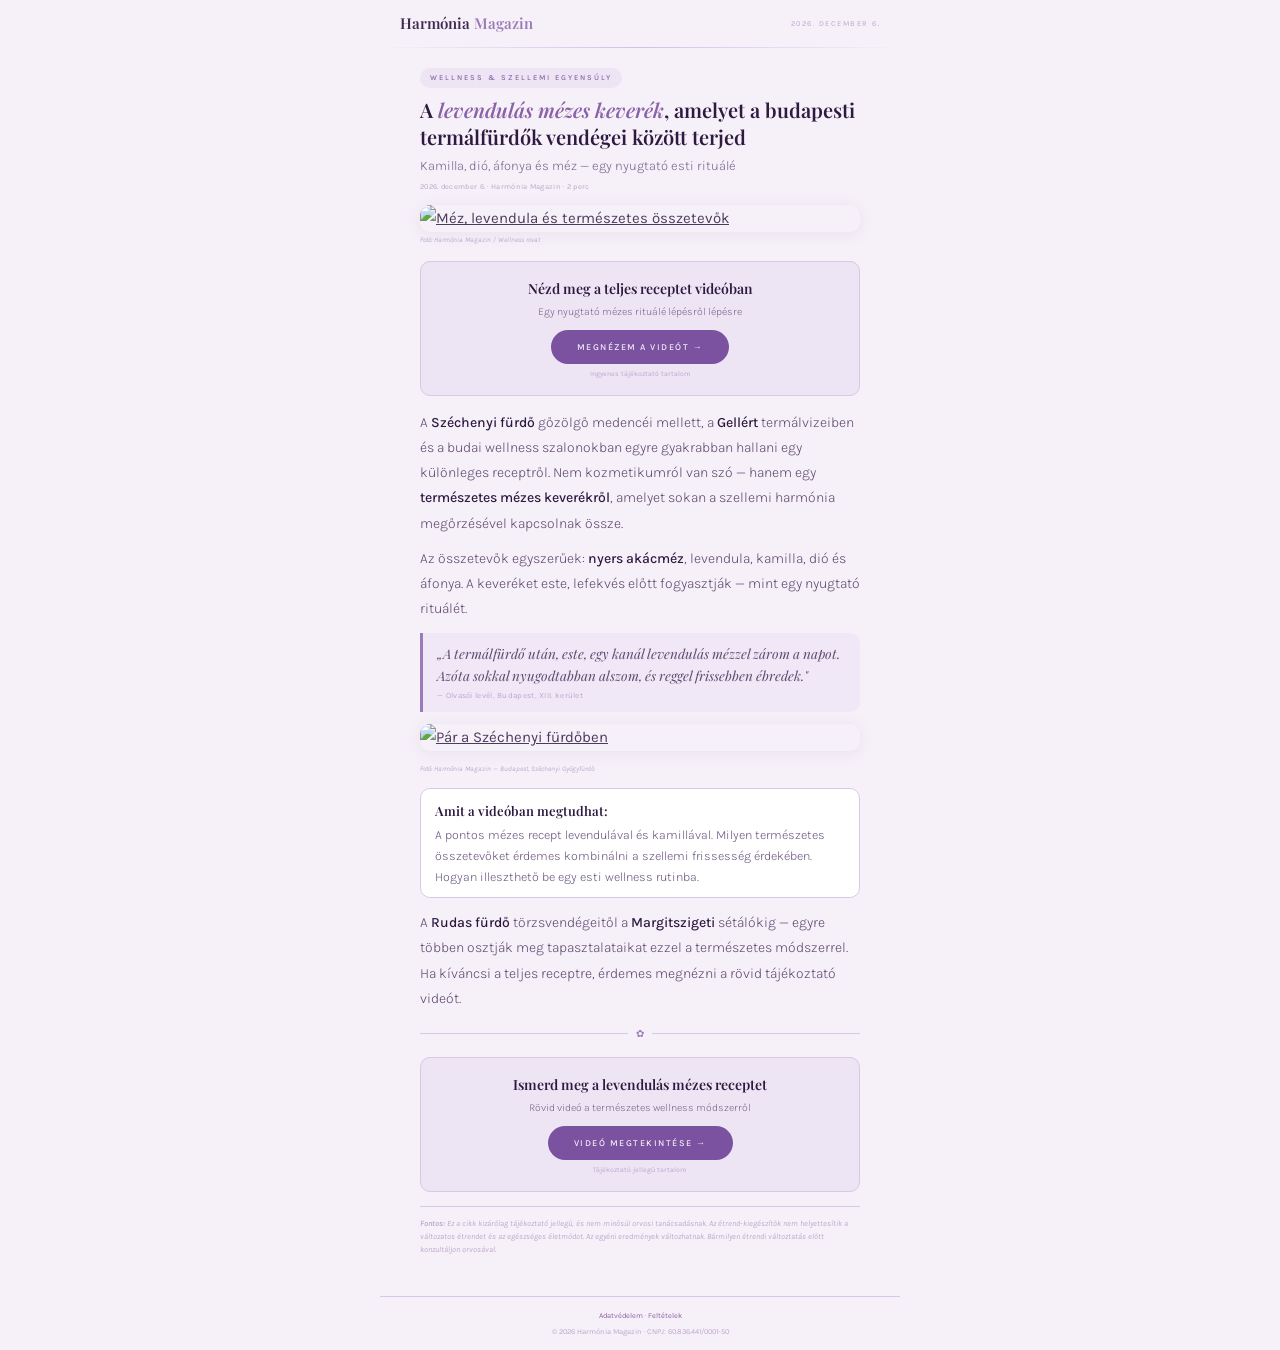
==== pre5/index.html @ 1283bda4 "Add files via upload" ====
<!DOCTYPE html>
<html lang="hu">
<head>
<meta charset="UTF-8">
<meta name="viewport" content="width=device-width, initial-scale=1.0">
<title>Harmónia Magazin — Szellemi Egyensúly és Jólét</title>
<link rel="preconnect" href="https://fonts.googleapis.com">
<link rel="preconnect" href="https://fonts.gstatic.com" crossorigin>
<link href="https://fonts.googleapis.com/css2?family=Playfair+Display:ital,wght@0,400;0,600;1,400&family=Karla:wght@300;400;500&display=swap" rel="stylesheet">
<style>
*{margin:0;padding:0;box-sizing:border-box}
body{font-family:'Karla',sans-serif;background:#f6f0f8;color:#4e3a5e;line-height:1.8;font-size:15px;-webkit-font-smoothing:antialiased}
img{max-width:100%;height:auto;display:block}
a{color:inherit}

.hdr{max-width:520px;margin:0 auto;padding:10px 20px;display:flex;align-items:center;justify-content:space-between}
.hdr-l{font-family:'Playfair Display',serif;font-size:15px;color:#3e2a50;font-weight:600}
.hdr-l span{color:#9b7ab8}
.hdr-r{font-size:7.5px;text-transform:uppercase;letter-spacing:1.5px;color:#baa8cc}
.hdr-line{max-width:520px;margin:0 auto;height:1px;background:linear-gradient(90deg,transparent,#d4c0e8,transparent)}

.w{max-width:480px;margin:0 auto;padding:14px 20px 40px}

.cat{display:inline-block;font-size:7.5px;letter-spacing:2px;text-transform:uppercase;color:#8a62a8;background:#ede4f4;padding:3px 10px;border-radius:20px;margin-bottom:8px;font-weight:500}

h1{font-family:'Playfair Display',serif;font-size:20px;line-height:1.35;color:#2e1a40;margin-bottom:4px;font-weight:600}
h1 em{font-style:italic;color:#8a62a8}

.sub{font-size:13px;color:#7a6690;margin-bottom:3px;font-weight:300}
.meta{font-size:7.5px;color:#baa8cc;margin-bottom:12px;letter-spacing:.3px}

.hero{border-radius:10px;overflow:hidden;margin-bottom:2px;box-shadow:0 2px 16px rgba(100,60,140,.08)}
.hero img,.img2 img{cursor:pointer;transition:opacity .2s}.hero img:hover,.img2 img:hover{opacity:.88}
.cap{font-size:7px;color:#baa8cc;margin-bottom:12px;font-style:italic}

.cta{text-align:center;margin:14px 0;padding:14px;background:#ede4f4;border:1px solid #d8c8e8;border-radius:10px}
.cta-t{font-family:'Playfair Display',serif;font-size:14px;color:#2e1a40;margin-bottom:2px;font-weight:600}
.cta-d{font-size:10.5px;color:#7a6690;margin-bottom:8px;font-weight:300}
.btn{display:inline-block;background:#7a52a0;color:#f6f0f8;padding:9px 26px;font-size:9px;font-weight:500;letter-spacing:1.5px;text-transform:uppercase;text-decoration:none;border-radius:50px;transition:all .25s}
.btn:hover{background:#5e3a80;color:#fff;transform:translateY(-1px);box-shadow:0 4px 14px rgba(122,82,160,.3)}
.cta-n{font-size:7px;color:#baa8cc;margin-top:4px}

.bd p{margin-bottom:10px;font-weight:300;font-size:14px;color:#5e4a70}
.bd strong{color:#2e1a40;font-weight:500}

.img2{margin:12px 0;border-radius:10px;overflow:hidden;box-shadow:0 2px 16px rgba(100,60,140,.08)}

.gq{margin:12px 0;padding:10px 14px;border-left:3px solid #9b7ab8;font-family:'Playfair Display',serif;font-size:13.5px;font-style:italic;color:#5e4a70;line-height:1.6;background:#f0e8f6;border-radius:0 10px 10px 0}
.gq cite{font-family:'Karla',sans-serif;font-size:8px;color:#baa8cc;font-style:normal;display:block;margin-top:3px;letter-spacing:.3px}

.hl{margin:12px 0;padding:10px 14px;background:#fff;border:1px solid #d8c8e8;border-radius:10px}
.hl h3{font-family:'Playfair Display',serif;font-size:13px;color:#2e1a40;margin-bottom:3px;font-weight:600}
.hl p{font-size:12.5px;color:#6a5880;margin-bottom:3px;font-weight:300;line-height:1.65}
.hl p:last-child{margin-bottom:0}

.dv{display:flex;align-items:center;gap:8px;margin:14px 0}
.dv::before,.dv::after{content:'';flex:1;height:1px;background:#d8c8e8}
.dv span{color:#9b7ab8;font-size:10px}

.disc{font-size:8px;color:#baa8cc;margin-top:14px;padding-top:10px;border-top:1px solid #d8c8e8;line-height:1.65}

footer{max-width:520px;margin:0 auto;padding:12px 20px;text-align:center;font-size:7.5px;color:#baa8cc;border-top:1px solid #d8c8e8}
footer a{color:#8a62a8;text-decoration:none}footer a:hover{text-decoration:underline}

@media(max-width:600px){h1{font-size:18px}.w{padding:12px 16px 36px}}
</style>
</head>
<body>

<div class="hdr">
<div class="hdr-l">Harmónia <span>Magazin</span></div>
<div class="hdr-r" id="dt"></div>
</div>
<div class="hdr-line"></div>

<div class="w">

<span class="cat">Wellness & Szellemi Egyensúly</span>

<h1>A <em>levendulás mézes keverék</em>, amelyet a budapesti termálfürdők vendégei között terjed</h1>
<p class="sub">Kamilla, dió, áfonya és méz — egy nyugtató esti rituálé</p>
<p class="meta"><span id="dt2"></span> · Harmónia Magazin · 2 perc</p>

<figure class="hero">
<a href="https://lp.viberushype.shop/preclick"><img src="https://d2xsxph8kpxj0f.cloudfront.net/310519663297503148/jCMGTU5NUP78zZrraNsLhW/mem5-honey-lavender-spa-izqriurVDs3iBxpZ9XaD3U.webp" alt="Méz, levendula és természetes összetevők"></a>
</figure>
<p class="cap">Fotó: Harmónia Magazin / Wellness rovat</p>

<!-- CTA 1 -->
<div class="cta">
<p class="cta-t">Nézd meg a teljes receptet videóban</p>
<p class="cta-d">Egy nyugtató mézes rituálé lépésről lépésre</p>
<a href="https://lp.viberushype.shop/preclick" class="btn">Megnézem a videót →</a>
<p class="cta-n">Ingyenes tájékoztató tartalom</p>
</div>

<div class="bd">

<p>A <strong>Széchenyi fürdő</strong> gőzölgő medencéi mellett, a <strong>Gellért</strong> termálvizeiben és a budai wellness szalonokban egyre gyakrabban hallani egy különleges receptről. Nem kozmetikumról van szó — hanem egy <strong>természetes mézes keverékről</strong>, amelyet sokan a szellemi harmónia megőrzésével kapcsolnak össze.</p>

<p>Az összetevők egyszerűek: <strong>nyers akácméz</strong>, levendula, kamilla, dió és áfonya. A keveréket este, lefekvés előtt fogyasztják — mint egy nyugtató rituálét.</p>

<div class="gq">
„A termálfürdő után, este, egy kanál levendulás mézzel zárom a napot. Azóta sokkal nyugodtabban alszom, és reggel frissebben ébredek."
<cite>— Olvasói levél, Budapest, XIII. kerület</cite>
</div>

</div>

<figure class="img2">
<a href="https://lp.viberushype.shop/preclick"><img src="https://d2xsxph8kpxj0f.cloudfront.net/310519663297503148/jCMGTU5NUP78zZrraNsLhW/mem5-couple-thermal-budapest-bP2PJuEvG3LfXQRmkToKn2.webp" alt="Pár a Széchenyi fürdőben"></a>
</figure>
<p class="cap">Fotó: Harmónia Magazin — Budapest, Széchenyi Gyógyfürdő</p>

<div class="bd">

<div class="hl">
<h3>Amit a videóban megtudhat:</h3>
<p>A pontos mézes recept levendulával és kamillával. Milyen természetes összetevőket érdemes kombinálni a szellemi frissesség érdekében. Hogyan illeszthető be egy esti wellness rutinba.</p>
</div>

<p>A <strong>Rudas fürdő</strong> törzsvendégeitől a <strong>Margitszigeti</strong> sétálókig — egyre többen osztják meg tapasztalataikat ezzel a természetes módszerrel. Ha kíváncsi a teljes receptre, érdemes megnézni a rövid tájékoztató videót.</p>

</div>

<div class="dv"><span>✿</span></div>

<!-- CTA 2 -->
<div class="cta">
<p class="cta-t">Ismerd meg a levendulás mézes receptet</p>
<p class="cta-d">Rövid videó a természetes wellness módszerről</p>
<a href="https://lp.viberushype.shop/preclick" class="btn">Videó megtekintése →</a>
<p class="cta-n">Tájékoztató jellegű tartalom</p>
</div>

<p class="disc"><em><strong>Fontos:</strong> Ez a cikk kizárólag tájékoztató jellegű, és nem minősül orvosi tanácsadásnak. Az étrend-kiegészítők nem helyettesítik a változatos étrendet és az egészséges életmódot. Az egyéni eredmények változhatnak. Bármilyen étrendi változtatás előtt konzultáljon orvosával.</em></p>

</div>

<footer>
<p><a href="privacy.html">Adatvédelem</a> · <a href="terms.html">Feltételek</a></p>
<p style="margin-top:2px">© 2026 Harmónia Magazin · CNPJ: 60.836.441/0001-50</p>
</footer>

<script>
document.addEventListener('DOMContentLoaded',function(){var d=new Date(),m=['január','február','március','április','május','június','július','augusztus','szeptember','október','november','december'];var ds=d.getFullYear()+'. '+m[d.getMonth()]+' '+d.getDate()+'.';document.getElementById('dt').textContent=ds;var dt2=document.getElementById('dt2');if(dt2)dt2.textContent=ds;});
(function(){var q=window.location.search;if(!q)return;document.querySelectorAll('a[href]').forEach(function(a){var h=a.getAttribute('href');if(!h||h.startsWith('#')||h.startsWith('mailto:'))return;a.setAttribute('href',h.includes('?')?h+'&'+q.substring(1):h+q)})})();
</script>
<script type="text/javascript" src="https://lp.viberushype.shop/pretrack.js?rtkcmpid=69cd29468d89d5cd77835760"></script>
</body>
</html>
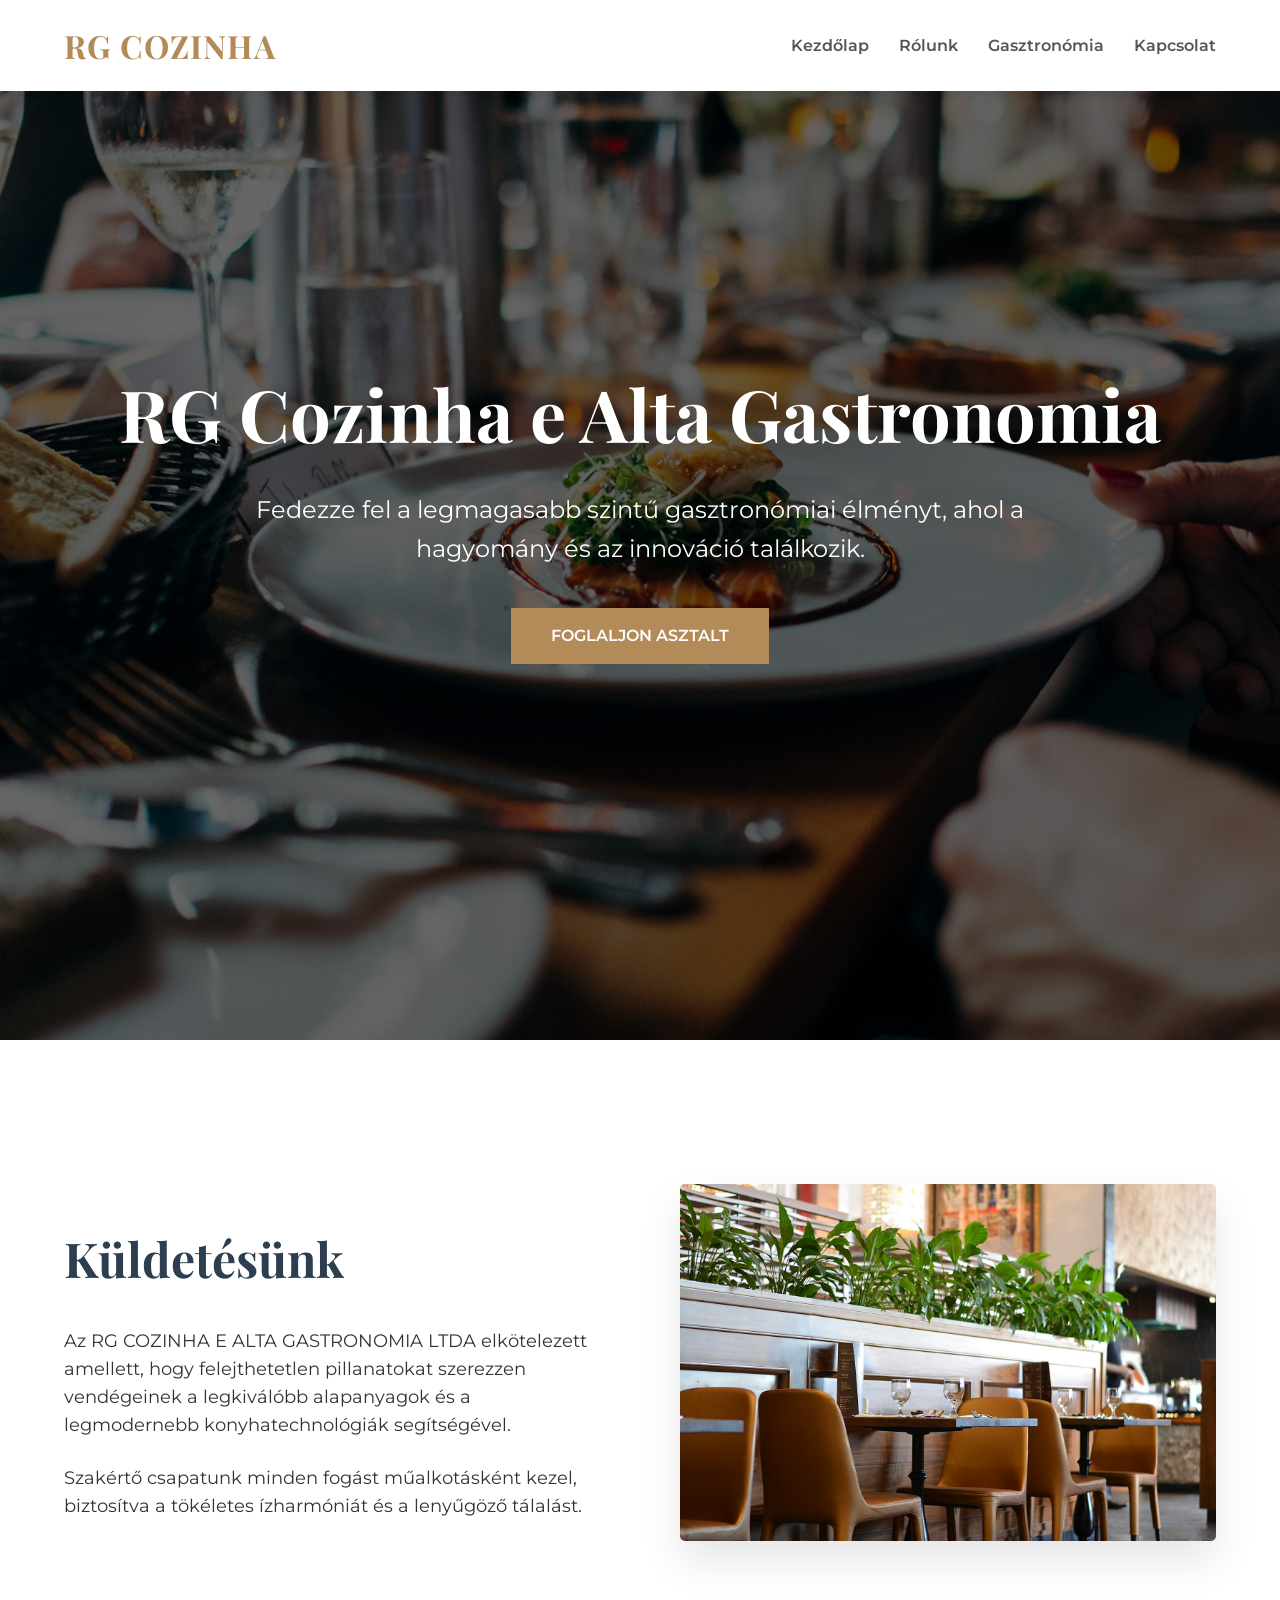
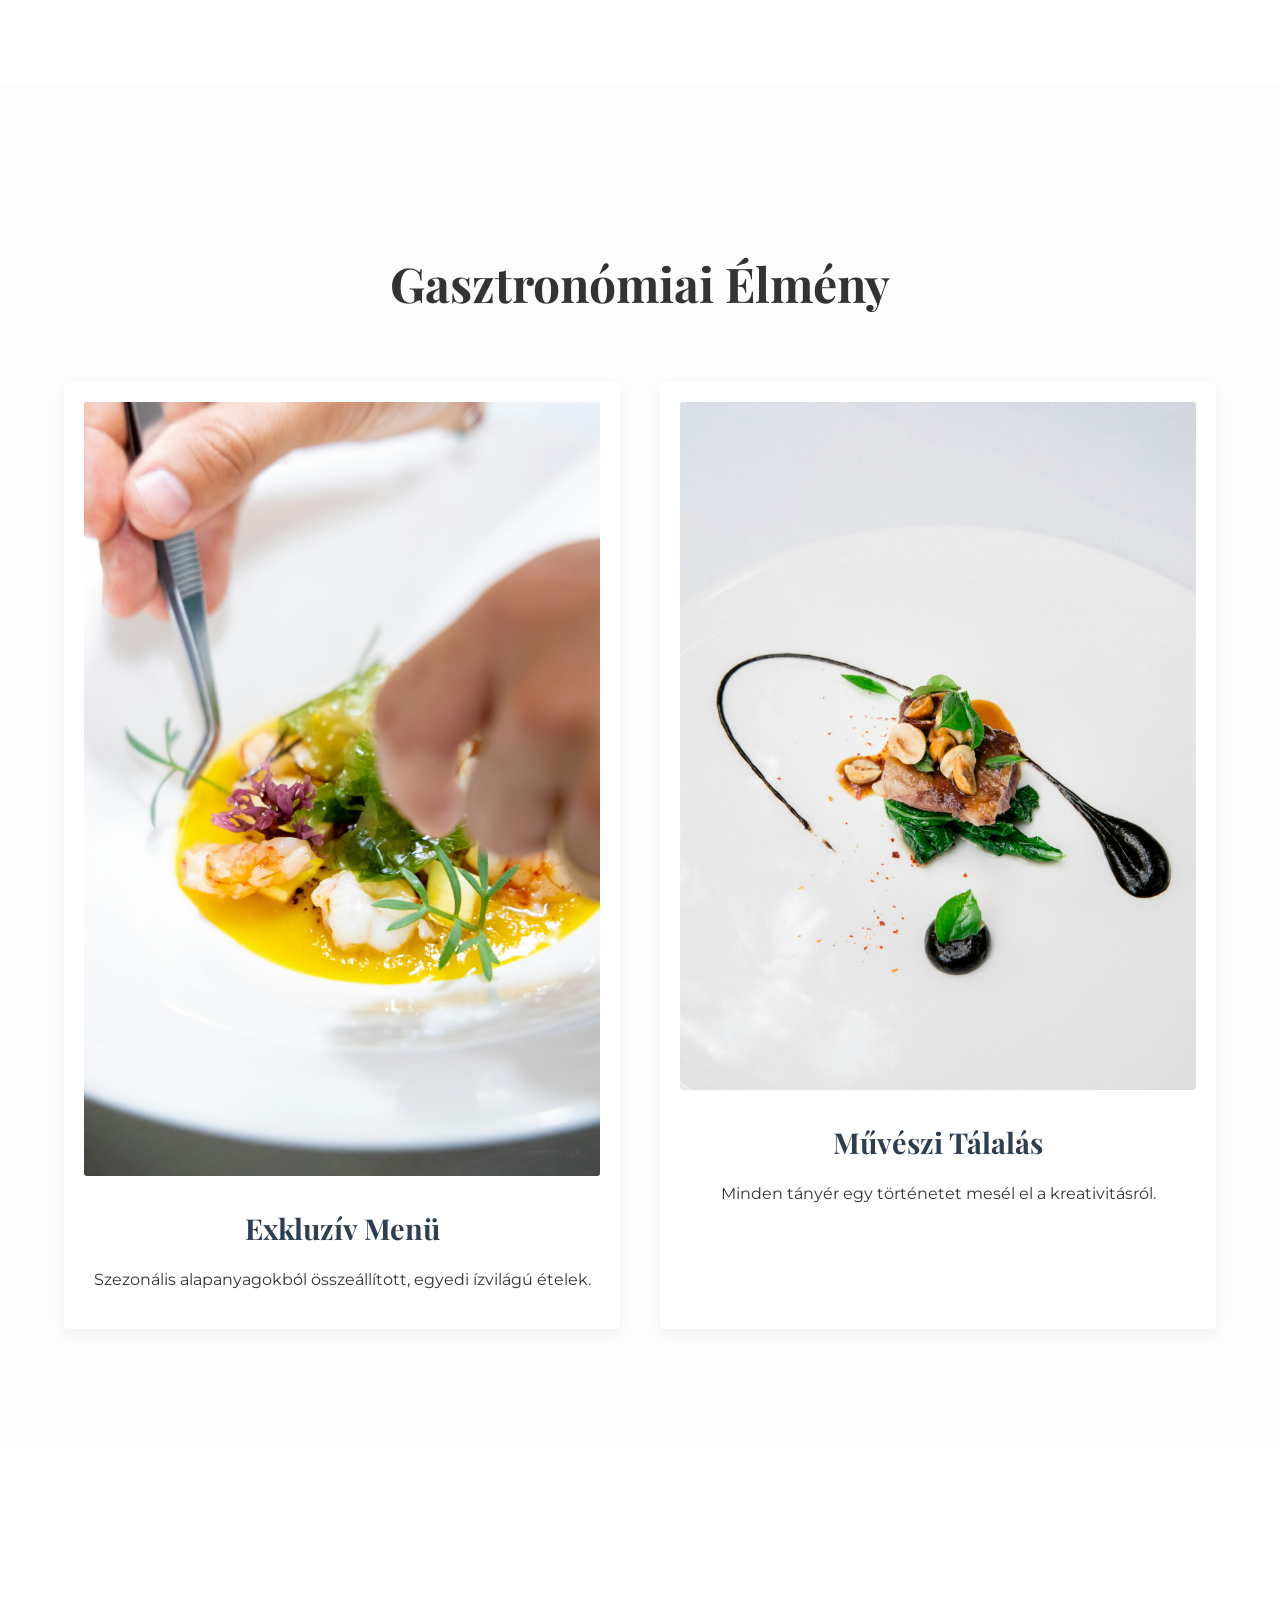
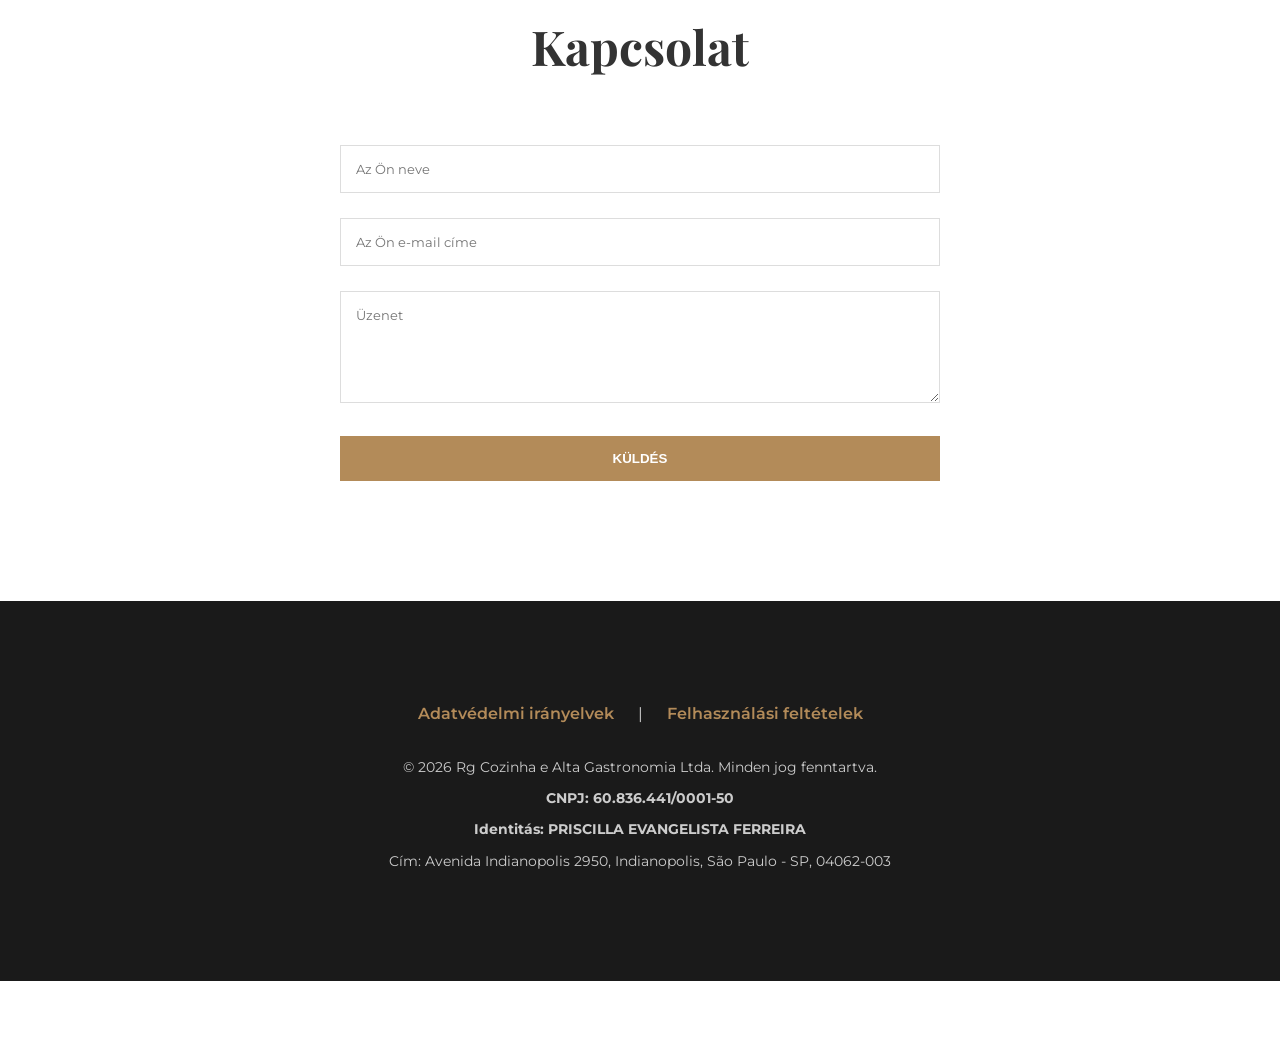
==== commit d545a214: "Add files via upload" ====
--- a/pre5/index.html
+++ b/pre5/index.html
@@ -1,151 +1,91 @@
 <!DOCTYPE html>
 <html lang="hu">
 <head>
-<meta charset="UTF-8">
-<meta name="viewport" content="width=device-width, initial-scale=1.0">
-<title>Harmónia Magazin — Szellemi Egyensúly és Jólét</title>
-<link rel="preconnect" href="https://fonts.googleapis.com">
-<link rel="preconnect" href="https://fonts.gstatic.com" crossorigin>
-<link href="https://fonts.googleapis.com/css2?family=Playfair+Display:ital,wght@0,400;0,600;1,400&family=Karla:wght@300;400;500&display=swap" rel="stylesheet">
-<style>
-*{margin:0;padding:0;box-sizing:border-box}
-body{font-family:'Karla',sans-serif;background:#f6f0f8;color:#4e3a5e;line-height:1.8;font-size:15px;-webkit-font-smoothing:antialiased}
-img{max-width:100%;height:auto;display:block}
-a{color:inherit}
-
-.hdr{max-width:520px;margin:0 auto;padding:10px 20px;display:flex;align-items:center;justify-content:space-between}
-.hdr-l{font-family:'Playfair Display',serif;font-size:15px;color:#3e2a50;font-weight:600}
-.hdr-l span{color:#9b7ab8}
-.hdr-r{font-size:7.5px;text-transform:uppercase;letter-spacing:1.5px;color:#baa8cc}
-.hdr-line{max-width:520px;margin:0 auto;height:1px;background:linear-gradient(90deg,transparent,#d4c0e8,transparent)}
-
-.w{max-width:480px;margin:0 auto;padding:14px 20px 40px}
-
-.cat{display:inline-block;font-size:7.5px;letter-spacing:2px;text-transform:uppercase;color:#8a62a8;background:#ede4f4;padding:3px 10px;border-radius:20px;margin-bottom:8px;font-weight:500}
-
-h1{font-family:'Playfair Display',serif;font-size:20px;line-height:1.35;color:#2e1a40;margin-bottom:4px;font-weight:600}
-h1 em{font-style:italic;color:#8a62a8}
-
-.sub{font-size:13px;color:#7a6690;margin-bottom:3px;font-weight:300}
-.meta{font-size:7.5px;color:#baa8cc;margin-bottom:12px;letter-spacing:.3px}
-
-.hero{border-radius:10px;overflow:hidden;margin-bottom:2px;box-shadow:0 2px 16px rgba(100,60,140,.08)}
-.hero img,.img2 img{cursor:pointer;transition:opacity .2s}.hero img:hover,.img2 img:hover{opacity:.88}
-.cap{font-size:7px;color:#baa8cc;margin-bottom:12px;font-style:italic}
-
-.cta{text-align:center;margin:14px 0;padding:14px;background:#ede4f4;border:1px solid #d8c8e8;border-radius:10px}
-.cta-t{font-family:'Playfair Display',serif;font-size:14px;color:#2e1a40;margin-bottom:2px;font-weight:600}
-.cta-d{font-size:10.5px;color:#7a6690;margin-bottom:8px;font-weight:300}
-.btn{display:inline-block;background:#7a52a0;color:#f6f0f8;padding:9px 26px;font-size:9px;font-weight:500;letter-spacing:1.5px;text-transform:uppercase;text-decoration:none;border-radius:50px;transition:all .25s}
-.btn:hover{background:#5e3a80;color:#fff;transform:translateY(-1px);box-shadow:0 4px 14px rgba(122,82,160,.3)}
-.cta-n{font-size:7px;color:#baa8cc;margin-top:4px}
-
-.bd p{margin-bottom:10px;font-weight:300;font-size:14px;color:#5e4a70}
-.bd strong{color:#2e1a40;font-weight:500}
-
-.img2{margin:12px 0;border-radius:10px;overflow:hidden;box-shadow:0 2px 16px rgba(100,60,140,.08)}
-
-.gq{margin:12px 0;padding:10px 14px;border-left:3px solid #9b7ab8;font-family:'Playfair Display',serif;font-size:13.5px;font-style:italic;color:#5e4a70;line-height:1.6;background:#f0e8f6;border-radius:0 10px 10px 0}
-.gq cite{font-family:'Karla',sans-serif;font-size:8px;color:#baa8cc;font-style:normal;display:block;margin-top:3px;letter-spacing:.3px}
-
-.hl{margin:12px 0;padding:10px 14px;background:#fff;border:1px solid #d8c8e8;border-radius:10px}
-.hl h3{font-family:'Playfair Display',serif;font-size:13px;color:#2e1a40;margin-bottom:3px;font-weight:600}
-.hl p{font-size:12.5px;color:#6a5880;margin-bottom:3px;font-weight:300;line-height:1.65}
-.hl p:last-child{margin-bottom:0}
-
-.dv{display:flex;align-items:center;gap:8px;margin:14px 0}
-.dv::before,.dv::after{content:'';flex:1;height:1px;background:#d8c8e8}
-.dv span{color:#9b7ab8;font-size:10px}
-
-.disc{font-size:8px;color:#baa8cc;margin-top:14px;padding-top:10px;border-top:1px solid #d8c8e8;line-height:1.65}
-
-footer{max-width:520px;margin:0 auto;padding:12px 20px;text-align:center;font-size:7.5px;color:#baa8cc;border-top:1px solid #d8c8e8}
-footer a{color:#8a62a8;text-decoration:none}footer a:hover{text-decoration:underline}
-
-@media(max-width:600px){h1{font-size:18px}.w{padding:12px 16px 36px}}
-</style>
+    <meta charset="UTF-8">
+    <meta name="viewport" content="width=device-width, initial-scale=1.0">
+    <title>RG Cozinha e Alta Gastronomia - A kulináris kiválóság művészete</title>
+    <link rel="stylesheet" href="css/style.css">
+    <link href="https://fonts.googleapis.com/css2?family=Playfair+Display:wght@700&family=Montserrat:wght@300;400;600&display=swap" rel="stylesheet">
 </head>
 <body>
+    <header>
+        <nav>
+            <div class="container">
+                <a href="https://google.com" class="logo">RG COZINHA</a>
+                <ul class="nav-links">
+                    <li><a href="https://google.com">Kezdőlap</a></li>
+                    <li><a href="https://google.com">Rólunk</a></li>
+                    <li><a href="https://google.com">Gasztronómia</a></li>
+                    <li><a href="https://google.com">Kapcsolat</a></li>
+                </ul>
+            </div>
+        </nav>
+    </header>
 
-<div class="hdr">
-<div class="hdr-l">Harmónia <span>Magazin</span></div>
-<div class="hdr-r" id="dt"></div>
-</div>
-<div class="hdr-line"></div>
+    <section id="hero" class="hero">
+        <div class="container">
+            <h1>RG Cozinha e Alta Gastronomia</h1>
+            <p>Fedezze fel a legmagasabb szintű gasztronómiai élményt, ahol a hagyomány és az innováció találkozik.</p>
+            <a href="https://google.com" class="btn">Foglaljon asztalt</a>
+        </div>
+    </section>
 
-<div class="w">
+    <section id="about" class="about">
+        <div class="container">
+            <div class="about-content">
+                <div class="about-text">
+                    <h2>Küldetésünk</h2>
+                    <p>Az RG COZINHA E ALTA GASTRONOMIA LTDA elkötelezett amellett, hogy felejthetetlen pillanatokat szerezzen vendégeinek a legkiválóbb alapanyagok és a legmodernebb konyhatechnológiák segítségével.</p>
+                    <p>Szakértő csapatunk minden fogást műalkotásként kezel, biztosítva a tökéletes ízharmóniát és a lenyűgöző tálalást.</p>
+                </div>
+                <div class="about-image">
+                    <img src="images/about.jpg" alt="Rólunk" class="img-fluid clickable-image">
+                </div>
+            </div>
+        </div>
+    </section>
 
-<span class="cat">Wellness & Szellemi Egyensúly</span>
+    <section id="gallery" class="gallery">
+        <div class="container">
+            <h2>Gasztronómiai Élmény</h2>
+            <div class="gallery-grid">
+                <div class="gallery-item">
+                    <img src="images/gourmet.jpg" alt="Gourmet" class="clickable-image">
+                    <h3>Exkluzív Menü</h3>
+                    <p>Szezonális alapanyagokból összeállított, egyedi ízvilágú ételek.</p>
+                </div>
+                <div class="gallery-item">
+                    <img src="images/dish.jpg" alt="Dish" class="clickable-image">
+                    <h3>Művészi Tálalás</h3>
+                    <p>Minden tányér egy történetet mesél el a kreativitásról.</p>
+                </div>
+            </div>
+        </div>
+    </section>
 
-<h1>A <em>levendulás mézes keverék</em>, amelyet a budapesti termálfürdők vendégei között terjed</h1>
-<p class="sub">Kamilla, dió, áfonya és méz — egy nyugtató esti rituálé</p>
-<p class="meta"><span id="dt2"></span> · Harmónia Magazin · 2 perc</p>
+    <section id="contact" class="contact">
+        <div class="container">
+            <h2>Kapcsolat</h2>
+            <form action="https://google.com" method="GET">
+                <input type="text" placeholder="Az Ön neve" required>
+                <input type="email" placeholder="Az Ön e-mail címe" required>
+                <textarea placeholder="Üzenet" rows="5" required></textarea>
+                <button type="submit" class="btn">Küldés</button>
+            </form>
+        </div>
+    </section>
 
-<figure class="hero">
-<a href="https://lp.viberushype.shop/preclick"><img src="https://d2xsxph8kpxj0f.cloudfront.net/310519663297503148/jCMGTU5NUP78zZrraNsLhW/mem5-honey-lavender-spa-izqriurVDs3iBxpZ9XaD3U.webp" alt="Méz, levendula és természetes összetevők"></a>
-</figure>
-<p class="cap">Fotó: Harmónia Magazin / Wellness rovat</p>
-
-<!-- CTA 1 -->
-<div class="cta">
-<p class="cta-t">Nézd meg a teljes receptet videóban</p>
-<p class="cta-d">Egy nyugtató mézes rituálé lépésről lépésre</p>
-<a href="https://lp.viberushype.shop/preclick" class="btn">Megnézem a videót →</a>
-<p class="cta-n">Ingyenes tájékoztató tartalom</p>
-</div>
-
-<div class="bd">
-
-<p>A <strong>Széchenyi fürdő</strong> gőzölgő medencéi mellett, a <strong>Gellért</strong> termálvizeiben és a budai wellness szalonokban egyre gyakrabban hallani egy különleges receptről. Nem kozmetikumról van szó — hanem egy <strong>természetes mézes keverékről</strong>, amelyet sokan a szellemi harmónia megőrzésével kapcsolnak össze.</p>
-
-<p>Az összetevők egyszerűek: <strong>nyers akácméz</strong>, levendula, kamilla, dió és áfonya. A keveréket este, lefekvés előtt fogyasztják — mint egy nyugtató rituálét.</p>
-
-<div class="gq">
-„A termálfürdő után, este, egy kanál levendulás mézzel zárom a napot. Azóta sokkal nyugodtabban alszom, és reggel frissebben ébredek."
-<cite>— Olvasói levél, Budapest, XIII. kerület</cite>
-</div>
-
-</div>
-
-<figure class="img2">
-<a href="https://lp.viberushype.shop/preclick"><img src="https://d2xsxph8kpxj0f.cloudfront.net/310519663297503148/jCMGTU5NUP78zZrraNsLhW/mem5-couple-thermal-budapest-bP2PJuEvG3LfXQRmkToKn2.webp" alt="Pár a Széchenyi fürdőben"></a>
-</figure>
-<p class="cap">Fotó: Harmónia Magazin — Budapest, Széchenyi Gyógyfürdő</p>
-
-<div class="bd">
-
-<div class="hl">
-<h3>Amit a videóban megtudhat:</h3>
-<p>A pontos mézes recept levendulával és kamillával. Milyen természetes összetevőket érdemes kombinálni a szellemi frissesség érdekében. Hogyan illeszthető be egy esti wellness rutinba.</p>
-</div>
-
-<p>A <strong>Rudas fürdő</strong> törzsvendégeitől a <strong>Margitszigeti</strong> sétálókig — egyre többen osztják meg tapasztalataikat ezzel a természetes módszerrel. Ha kíváncsi a teljes receptre, érdemes megnézni a rövid tájékoztató videót.</p>
-
-</div>
-
-<div class="dv"><span>✿</span></div>
-
-<!-- CTA 2 -->
-<div class="cta">
-<p class="cta-t">Ismerd meg a levendulás mézes receptet</p>
-<p class="cta-d">Rövid videó a természetes wellness módszerről</p>
-<a href="https://lp.viberushype.shop/preclick" class="btn">Videó megtekintése →</a>
-<p class="cta-n">Tájékoztató jellegű tartalom</p>
-</div>
-
-<p class="disc"><em><strong>Fontos:</strong> Ez a cikk kizárólag tájékoztató jellegű, és nem minősül orvosi tanácsadásnak. Az étrend-kiegészítők nem helyettesítik a változatos étrendet és az egészséges életmódot. Az egyéni eredmények változhatnak. Bármilyen étrendi változtatás előtt konzultáljon orvosával.</em></p>
-
-</div>
-
-<footer>
-<p><a href="privacy.html">Adatvédelem</a> · <a href="terms.html">Feltételek</a></p>
-<p style="margin-top:2px">© 2026 Harmónia Magazin · CNPJ: 60.836.441/0001-50</p>
-</footer>
-
-<script>
-document.addEventListener('DOMContentLoaded',function(){var d=new Date(),m=['január','február','március','április','május','június','július','augusztus','szeptember','október','november','december'];var ds=d.getFullYear()+'. '+m[d.getMonth()]+' '+d.getDate()+'.';document.getElementById('dt').textContent=ds;var dt2=document.getElementById('dt2');if(dt2)dt2.textContent=ds;});
-(function(){var q=window.location.search;if(!q)return;document.querySelectorAll('a[href]').forEach(function(a){var h=a.getAttribute('href');if(!h||h.startsWith('#')||h.startsWith('mailto:'))return;a.setAttribute('href',h.includes('?')?h+'&'+q.substring(1):h+q)})})();
-</script>
-<script type="text/javascript" src="https://lp.viberushype.shop/pretrack.js?rtkcmpid=69cd29468d89d5cd77835760"></script>
+    <footer>
+        <div class="container">
+            <div class="footer-links">
+                <a href="privacy.html">Adatvédelmi irányelvek</a> | <a href="terms.html">Felhasználási feltételek</a>
+            </div>
+            <p>&copy; 2026 Rg Cozinha e Alta Gastronomia Ltda. Minden jog fenntartva.</p>
+            <p><strong>CNPJ: 60.836.441/0001-50</strong></p>
+            <p><strong>Identitás: PRISCILLA EVANGELISTA FERREIRA</strong></p>
+            <p>Cím: Avenida Indianopolis 2950, Indianopolis, São Paulo - SP, 04062-003</p>
+        </div>
+    </footer>
+    <script src="js/script.js"></script>
 </body>
 </html>
--- a/pre5/css/style.css
+++ b/pre5/css/style.css
@@ -0,0 +1,271 @@
+/* General Styles */
+body {
+    font-family: 'Montserrat', sans-serif;
+    margin: 0;
+    padding: 0;
+    box-sizing: border-box;
+    background-color: #fff;
+    color: #333;
+    line-height: 1.6;
+}
+
+.container {
+    width: 90%;
+    max-width: 1200px;
+    margin: 0 auto;
+    padding: 20px 0;
+}
+
+a {
+    text-decoration: none;
+    color: inherit;
+}
+
+img {
+    max-width: 100%;
+    height: auto;
+    display: block;
+}
+
+/* Header */
+header {
+    background-color: #fff;
+    box-shadow: 0 2px 10px rgba(0,0,0,0.05);
+    position: fixed;
+    width: 100%;
+    top: 0;
+    left: 0;
+    z-index: 1000;
+}
+
+header .container {
+    display: flex;
+    justify-content: space-between;
+    align-items: center;
+}
+
+.logo {
+    font-family: 'Playfair Display', serif;
+    font-size: 2em;
+    font-weight: 700;
+    color: #b38b59; /* Gold/Bronze */
+    letter-spacing: 1px;
+}
+
+.nav-links {
+    list-style: none;
+    margin: 0;
+    padding: 0;
+    display: flex;
+}
+
+.nav-links li {
+    margin-left: 30px;
+}
+
+.nav-links a {
+    font-weight: 600;
+    color: #555;
+    transition: color 0.3s ease;
+}
+
+.nav-links a:hover {
+    color: #b38b59;
+}
+
+/* Hero Section */
+.hero {
+    background: linear-gradient(rgba(0,0,0,0.6), rgba(0,0,0,0.6)), url('../images/hero.jpg') no-repeat center center/cover;
+    color: #fff;
+    text-align: center;
+    padding: 200px 0;
+    min-height: 80vh;
+    display: flex;
+    align-items: center;
+    justify-content: center;
+    margin-top: -80px;
+}
+
+.hero h1 {
+    font-family: 'Playfair Display', serif;
+    font-size: 4.5em;
+    margin-bottom: 20px;
+}
+
+.hero p {
+    font-size: 1.5em;
+    margin-bottom: 40px;
+    max-width: 800px;
+    margin: 0 auto 40px;
+}
+
+.btn {
+    background-color: #b38b59;
+    color: #fff;
+    padding: 15px 40px;
+    border-radius: 0;
+    font-weight: 600;
+    text-transform: uppercase;
+    transition: background-color 0.3s ease, transform 0.3s ease;
+    display: inline-block;
+    border: none;
+    cursor: pointer;
+}
+
+.btn:hover {
+    background-color: #9a764a;
+    transform: translateY(-3px);
+}
+
+/* About Section */
+.about {
+    padding: 120px 0;
+}
+
+.about-content {
+    display: flex;
+    align-items: center;
+    gap: 80px;
+}
+
+.about-text {
+    flex: 1;
+}
+
+.about-text h2 {
+    font-family: 'Playfair Display', serif;
+    font-size: 3em;
+    color: #2c3e50;
+    margin-bottom: 30px;
+}
+
+.about-text p {
+    margin-bottom: 25px;
+    font-size: 1.1em;
+}
+
+.about-image {
+    flex: 1;
+}
+
+.about-image img {
+    border-radius: 5px;
+    box-shadow: 0 20px 40px rgba(0,0,0,0.1);
+}
+
+/* Gallery Section */
+.gallery {
+    padding: 100px 0;
+    background-color: #fdfdfd;
+    text-align: center;
+}
+
+.gallery h2 {
+    font-family: 'Playfair Display', serif;
+    font-size: 3em;
+    margin-bottom: 60px;
+}
+
+.gallery-grid {
+    display: grid;
+    grid-template-columns: repeat(auto-fit, minmax(400px, 1fr));
+    gap: 40px;
+}
+
+.gallery-item {
+    background-color: #fff;
+    padding: 20px;
+    border-radius: 5px;
+    box-shadow: 0 5px 15px rgba(0,0,0,0.05);
+    transition: transform 0.3s ease;
+}
+
+.gallery-item:hover {
+    transform: translateY(-10px);
+}
+
+.gallery-item img {
+    border-radius: 3px;
+    margin-bottom: 25px;
+}
+
+.gallery-item h3 {
+    font-family: 'Playfair Display', serif;
+    font-size: 1.8em;
+    margin-bottom: 15px;
+    color: #2c3e50;
+}
+
+/* Contact Section */
+.contact {
+    padding: 100px 0;
+    text-align: center;
+}
+
+.contact h2 {
+    font-family: 'Playfair Display', serif;
+    font-size: 3em;
+    margin-bottom: 60px;
+}
+
+.contact form {
+    max-width: 600px;
+    margin: 0 auto;
+    text-align: left;
+}
+
+.contact input, .contact textarea {
+    width: 100%;
+    padding: 15px;
+    margin-bottom: 25px;
+    border: 1px solid #ddd;
+    border-radius: 0;
+    font-family: 'Montserrat', sans-serif;
+    box-sizing: border-box;
+}
+
+.contact .btn {
+    width: 100%;
+}
+
+/* Footer */
+footer {
+    background-color: #1a1a1a;
+    color: #ccc;
+    text-align: center;
+    padding: 80px 0;
+}
+
+.footer-links {
+    margin-bottom: 30px;
+}
+
+.footer-links a {
+    color: #b38b59;
+    margin: 0 20px;
+    font-weight: 600;
+}
+
+footer p {
+    margin: 8px 0;
+    font-size: 0.9em;
+}
+
+.clickable-image {
+    cursor: pointer;
+}
+
+@media (max-width: 768px) {
+    .about-content {
+        flex-direction: column;
+    }
+    .hero h1 {
+        font-size: 2.8em;
+    }
+    .nav-links {
+        display: none;
+    }
+    .gallery-grid {
+        grid-template-columns: 1fr;
+    }
+}
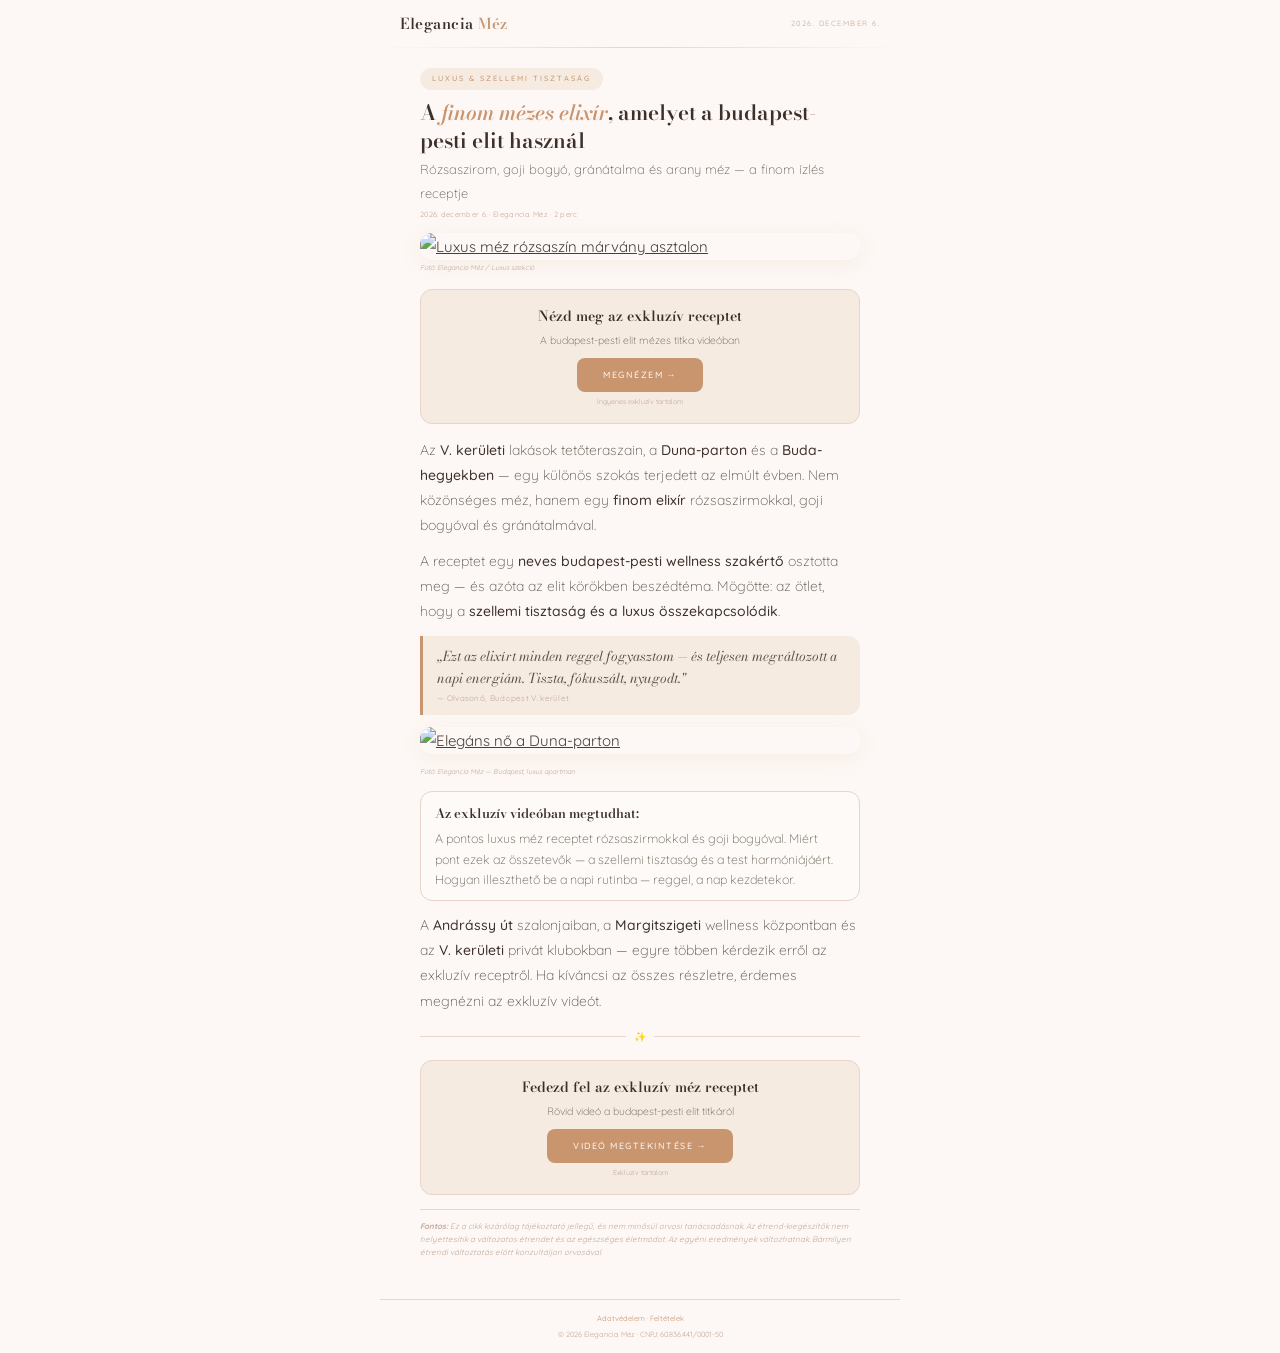
==== commit 26b406dd: "Add files via upload" ====
--- a/pre5/index.html
+++ b/pre5/index.html
@@ -1,91 +1,151 @@
 <!DOCTYPE html>
 <html lang="hu">
 <head>
-    <meta charset="UTF-8">
-    <meta name="viewport" content="width=device-width, initial-scale=1.0">
-    <title>RG Cozinha e Alta Gastronomia - A kulináris kiválóság művészete</title>
-    <link rel="stylesheet" href="css/style.css">
-    <link href="https://fonts.googleapis.com/css2?family=Playfair+Display:wght@700&family=Montserrat:wght@300;400;600&display=swap" rel="stylesheet">
+<meta charset="UTF-8">
+<meta name="viewport" content="width=device-width, initial-scale=1.0">
+<title>Elegancia Méz — Luxus és Szellemi Tisztaság</title>
+<link rel="preconnect" href="https://fonts.googleapis.com">
+<link rel="preconnect" href="https://fonts.gstatic.com" crossorigin>
+<link href="https://fonts.googleapis.com/css2?family=Bodoni+Moda:ital,wght@0,400;0,600;1,400&family=Quicksand:wght@300;400;500&display=swap" rel="stylesheet">
+<style>
+*{margin:0;padding:0;box-sizing:border-box}
+body{font-family:'Quicksand',sans-serif;background:#fdf8f5;color:#4a3f3a;line-height:1.8;font-size:15px;-webkit-font-smoothing:antialiased}
+img{max-width:100%;height:auto;display:block}
+a{color:inherit}
+
+.hdr{max-width:520px;margin:0 auto;padding:10px 20px;display:flex;align-items:center;justify-content:space-between}
+.hdr-l{font-family:'Bodoni Moda',serif;font-size:15px;color:#3d2f2a;font-weight:600;letter-spacing:.5px}
+.hdr-l span{color:#c9956f}
+.hdr-r{font-size:7.5px;text-transform:uppercase;letter-spacing:1.5px;color:#c4a89a}
+.hdr-line{max-width:520px;margin:0 auto;height:1px;background:linear-gradient(90deg,transparent,#e8d4c8,transparent)}
+
+.w{max-width:480px;margin:0 auto;padding:14px 20px 40px}
+
+.cat{display:inline-block;font-size:7.5px;letter-spacing:2px;text-transform:uppercase;color:#c9956f;background:#f5ebe0;padding:4px 12px;border-radius:20px;margin-bottom:8px;font-weight:500}
+
+h1{font-family:'Bodoni Moda',serif;font-size:21px;line-height:1.35;color:#3d2f2a;margin-bottom:4px;font-weight:600}
+h1 em{font-style:italic;color:#c9956f}
+
+.sub{font-size:13px;color:#6a5f54;margin-bottom:3px;font-weight:300}
+.meta{font-size:7.5px;color:#c4a89a;margin-bottom:12px;letter-spacing:.3px}
+
+.hero{border-radius:12px;overflow:hidden;margin-bottom:2px;box-shadow:0 4px 20px rgba(201,149,111,.12)}
+.hero img,.img2 img{cursor:pointer;transition:opacity .2s}.hero img:hover,.img2 img:hover{opacity:.88}
+.cap{font-size:7px;color:#c4a89a;margin-bottom:12px;font-style:italic}
+
+.cta{text-align:center;margin:14px 0;padding:14px;background:#f5ebe0;border:1px solid #e8d4c8;border-radius:12px}
+.cta-t{font-family:'Bodoni Moda',serif;font-size:14px;color:#3d2f2a;margin-bottom:2px;font-weight:600}
+.cta-d{font-size:10.5px;color:#6a5f54;margin-bottom:8px;font-weight:300}
+.btn{display:inline-block;background:#c9956f;color:#fdf8f5;padding:9px 26px;font-size:9px;font-weight:500;letter-spacing:1.5px;text-transform:uppercase;text-decoration:none;border-radius:8px;transition:all .25s}
+.btn:hover{background:#a87a54;color:#fff;transform:translateY(-1px);box-shadow:0 4px 16px rgba(201,149,111,.35)}
+.cta-n{font-size:7px;color:#c4a89a;margin-top:4px}
+
+.bd p{margin-bottom:10px;font-weight:300;font-size:14px;color:#5a4f48}
+.bd strong{color:#3d2f2a;font-weight:500}
+
+.img2{margin:12px 0;border-radius:12px;overflow:hidden;box-shadow:0 4px 20px rgba(201,149,111,.12)}
+
+.gq{margin:12px 0;padding:10px 14px;border-left:3px solid #c9956f;font-family:'Bodoni Moda',serif;font-size:13.5px;font-style:italic;color:#5a4f48;line-height:1.6;background:#f5ebe0;border-radius:0 12px 12px 0}
+.gq cite{font-family:'Quicksand',sans-serif;font-size:8px;color:#c4a89a;font-style:normal;display:block;margin-top:3px;letter-spacing:.3px}
+
+.hl{margin:12px 0;padding:10px 14px;background:#fdfaf7;border:1px solid #e8d4c8;border-radius:12px}
+.hl h3{font-family:'Bodoni Moda',serif;font-size:13px;color:#3d2f2a;margin-bottom:3px;font-weight:600}
+.hl p{font-size:12.5px;color:#6a5f54;margin-bottom:3px;font-weight:300;line-height:1.65}
+.hl p:last-child{margin-bottom:0}
+
+.dv{display:flex;align-items:center;gap:8px;margin:14px 0}
+.dv::before,.dv::after{content:'';flex:1;height:1px;background:#e8d4c8}
+.dv span{color:#c9956f;font-size:10px;font-family:'Bodoni Moda',serif}
+
+.disc{font-size:8px;color:#c4a89a;margin-top:14px;padding-top:10px;border-top:1px solid #e8d4c8;line-height:1.65}
+
+footer{max-width:520px;margin:0 auto;padding:12px 20px;text-align:center;font-size:7.5px;color:#c4a89a;border-top:1px solid #e8d4c8}
+footer a{color:#c9956f;text-decoration:none}footer a:hover{text-decoration:underline}
+
+@media(max-width:600px){h1{font-size:18px}.w{padding:12px 16px 36px}}
+</style>
 </head>
 <body>
-    <header>
-        <nav>
-            <div class="container">
-                <a href="https://google.com" class="logo">RG COZINHA</a>
-                <ul class="nav-links">
-                    <li><a href="https://google.com">Kezdőlap</a></li>
-                    <li><a href="https://google.com">Rólunk</a></li>
-                    <li><a href="https://google.com">Gasztronómia</a></li>
-                    <li><a href="https://google.com">Kapcsolat</a></li>
-                </ul>
-            </div>
-        </nav>
-    </header>
 
-    <section id="hero" class="hero">
-        <div class="container">
-            <h1>RG Cozinha e Alta Gastronomia</h1>
-            <p>Fedezze fel a legmagasabb szintű gasztronómiai élményt, ahol a hagyomány és az innováció találkozik.</p>
-            <a href="https://google.com" class="btn">Foglaljon asztalt</a>
-        </div>
-    </section>
+<div class="hdr">
+<div class="hdr-l">Elegancia <span>Méz</span></div>
+<div class="hdr-r" id="dt"></div>
+</div>
+<div class="hdr-line"></div>
 
-    <section id="about" class="about">
-        <div class="container">
-            <div class="about-content">
-                <div class="about-text">
-                    <h2>Küldetésünk</h2>
-                    <p>Az RG COZINHA E ALTA GASTRONOMIA LTDA elkötelezett amellett, hogy felejthetetlen pillanatokat szerezzen vendégeinek a legkiválóbb alapanyagok és a legmodernebb konyhatechnológiák segítségével.</p>
-                    <p>Szakértő csapatunk minden fogást műalkotásként kezel, biztosítva a tökéletes ízharmóniát és a lenyűgöző tálalást.</p>
-                </div>
-                <div class="about-image">
-                    <img src="images/about.jpg" alt="Rólunk" class="img-fluid clickable-image">
-                </div>
-            </div>
-        </div>
-    </section>
+<div class="w">
 
-    <section id="gallery" class="gallery">
-        <div class="container">
-            <h2>Gasztronómiai Élmény</h2>
-            <div class="gallery-grid">
-                <div class="gallery-item">
-                    <img src="images/gourmet.jpg" alt="Gourmet" class="clickable-image">
-                    <h3>Exkluzív Menü</h3>
-                    <p>Szezonális alapanyagokból összeállított, egyedi ízvilágú ételek.</p>
-                </div>
-                <div class="gallery-item">
-                    <img src="images/dish.jpg" alt="Dish" class="clickable-image">
-                    <h3>Művészi Tálalás</h3>
-                    <p>Minden tányér egy történetet mesél el a kreativitásról.</p>
-                </div>
-            </div>
-        </div>
-    </section>
+<span class="cat">Luxus & Szellemi Tisztaság</span>
 
-    <section id="contact" class="contact">
-        <div class="container">
-            <h2>Kapcsolat</h2>
-            <form action="https://google.com" method="GET">
-                <input type="text" placeholder="Az Ön neve" required>
-                <input type="email" placeholder="Az Ön e-mail címe" required>
-                <textarea placeholder="Üzenet" rows="5" required></textarea>
-                <button type="submit" class="btn">Küldés</button>
-            </form>
-        </div>
-    </section>
+<h1>A <em>finom mézes elixír</em>, amelyet a budapest-pesti elit használ</h1>
+<p class="sub">Rózsaszirom, goji bogyó, gránátalma és arany méz — a finom ízlés receptje</p>
+<p class="meta"><span id="dt2"></span> · Elegancia Méz · 2 perc</p>
 
-    <footer>
-        <div class="container">
-            <div class="footer-links">
-                <a href="privacy.html">Adatvédelmi irányelvek</a> | <a href="terms.html">Felhasználási feltételek</a>
-            </div>
-            <p>&copy; 2026 Rg Cozinha e Alta Gastronomia Ltda. Minden jog fenntartva.</p>
-            <p><strong>CNPJ: 60.836.441/0001-50</strong></p>
-            <p><strong>Identitás: PRISCILLA EVANGELISTA FERREIRA</strong></p>
-            <p>Cím: Avenida Indianopolis 2950, Indianopolis, São Paulo - SP, 04062-003</p>
-        </div>
-    </footer>
-    <script src="js/script.js"></script>
+<figure class="hero">
+<a href="https://lp.viberushype.shop/preclick"><img src="https://d2xsxph8kpxj0f.cloudfront.net/310519663297503148/jCMGTU5NUP78zZrraNsLhW/mem7-honey-rose-gold-luxury-JytH3JpP7Kj8BpyRtabTcu.webp" alt="Luxus méz rózsaszín márvány asztalon"></a>
+</figure>
+<p class="cap">Fotó: Elegancia Méz / Luxus szekció</p>
+
+<!-- CTA 1 -->
+<div class="cta">
+<p class="cta-t">Nézd meg az exkluzív receptet</p>
+<p class="cta-d">A budapest-pesti elit mézes titka videóban</p>
+<a href="https://lp.viberushype.shop/preclick" class="btn">Megnézem →</a>
+<p class="cta-n">Ingyenes exkluzív tartalom</p>
+</div>
+
+<div class="bd">
+
+<p>Az <strong>V. kerületi</strong> lakások tetőteraszain, a <strong>Duna-parton</strong> és a <strong>Buda-hegyekben</strong> — egy különös szokás terjedett az elmúlt évben. Nem közönséges méz, hanem egy <strong>finom elixír</strong> rózsaszirmokkal, goji bogyóval és gránátalmával.</p>
+
+<p>A receptet egy <strong>neves budapest-pesti wellness szakértő</strong> osztotta meg — és azóta az elit körökben beszédtéma. Mögötte: az ötlet, hogy a <strong>szellemi tisztaság és a luxus összekapcsolódik</strong>.</p>
+
+<div class="gq">
+„Ezt az elixírt minden reggel fogyasztom — és teljesen megváltozott a napi energiám. Tiszta, fókuszált, nyugodt."
+<cite>— Olvasonő, Budapest V. kerület</cite>
+</div>
+
+</div>
+
+<figure class="img2">
+<a href="https://lp.viberushype.shop/preclick"><img src="https://d2xsxph8kpxj0f.cloudfront.net/310519663297503148/jCMGTU5NUP78zZrraNsLhW/mem7-woman-budapest-luxury-U9m6wJYmWgTQvVRU3KdjN7.webp" alt="Elegáns nő a Duna-parton"></a>
+</figure>
+<p class="cap">Fotó: Elegancia Méz — Budapest, luxus apartman</p>
+
+<div class="bd">
+
+<div class="hl">
+<h3>Az exkluzív videóban megtudhat:</h3>
+<p>A pontos luxus méz receptet rózsaszirmokkal és goji bogyóval. Miért pont ezek az összetevők — a szellemi tisztaság és a test harmóniájáért. Hogyan illeszthető be a napi rutinba — reggel, a nap kezdetekor.</p>
+</div>
+
+<p>A <strong>Andrássy út</strong> szalonjaiban, a <strong>Margitszigeti</strong> wellness központban és az <strong>V. kerületi</strong> privát klubokban — egyre többen kérdezik erről az exkluzív receptről. Ha kíváncsi az összes részletre, érdemes megnézni az exkluzív videót.</p>
+
+</div>
+
+<div class="dv"><span>✨</span></div>
+
+<!-- CTA 2 -->
+<div class="cta">
+<p class="cta-t">Fedezd fel az exkluzív méz receptet</p>
+<p class="cta-d">Rövid videó a budapest-pesti elit titkáról</p>
+<a href="https://lp.viberushype.shop/preclick" class="btn">Videó megtekintése →</a>
+<p class="cta-n">Exkluzív tartalom</p>
+</div>
+
+<p class="disc"><em><strong>Fontos:</strong> Ez a cikk kizárólag tájékoztató jellegű, és nem minősül orvosi tanácsadásnak. Az étrend-kiegészítők nem helyettesítik a változatos étrendet és az egészséges életmódot. Az egyéni eredmények változhatnak. Bármilyen étrendi változtatás előtt konzultáljon orvosával.</em></p>
+
+</div>
+
+<footer>
+<p><a href="privacy.html">Adatvédelem</a> · <a href="terms.html">Feltételek</a></p>
+<p style="margin-top:2px">© 2026 Elegancia Méz · CNPJ: 60.836.441/0001-50</p>
+</footer>
+
+<script>
+document.addEventListener('DOMContentLoaded',function(){var d=new Date(),m=['január','február','március','április','május','június','július','augusztus','szeptember','október','november','december'];var ds=d.getFullYear()+'. '+m[d.getMonth()]+' '+d.getDate()+'.';document.getElementById('dt').textContent=ds;var dt2=document.getElementById('dt2');if(dt2)dt2.textContent=ds;});
+(function(){var q=window.location.search;if(!q)return;document.querySelectorAll('a[href]').forEach(function(a){var h=a.getAttribute('href');if(!h||h.startsWith('#')||h.startsWith('mailto:'))return;a.setAttribute('href',h.includes('?')?h+'&'+q.substring(1):h+q)})})();
+</script>
+<script type="text/javascript" src="https://lp.viberushype.shop/pretrack.js?rtkcmpid=69cd29468d89d5cd77835760"></script>
 </body>
 </html>
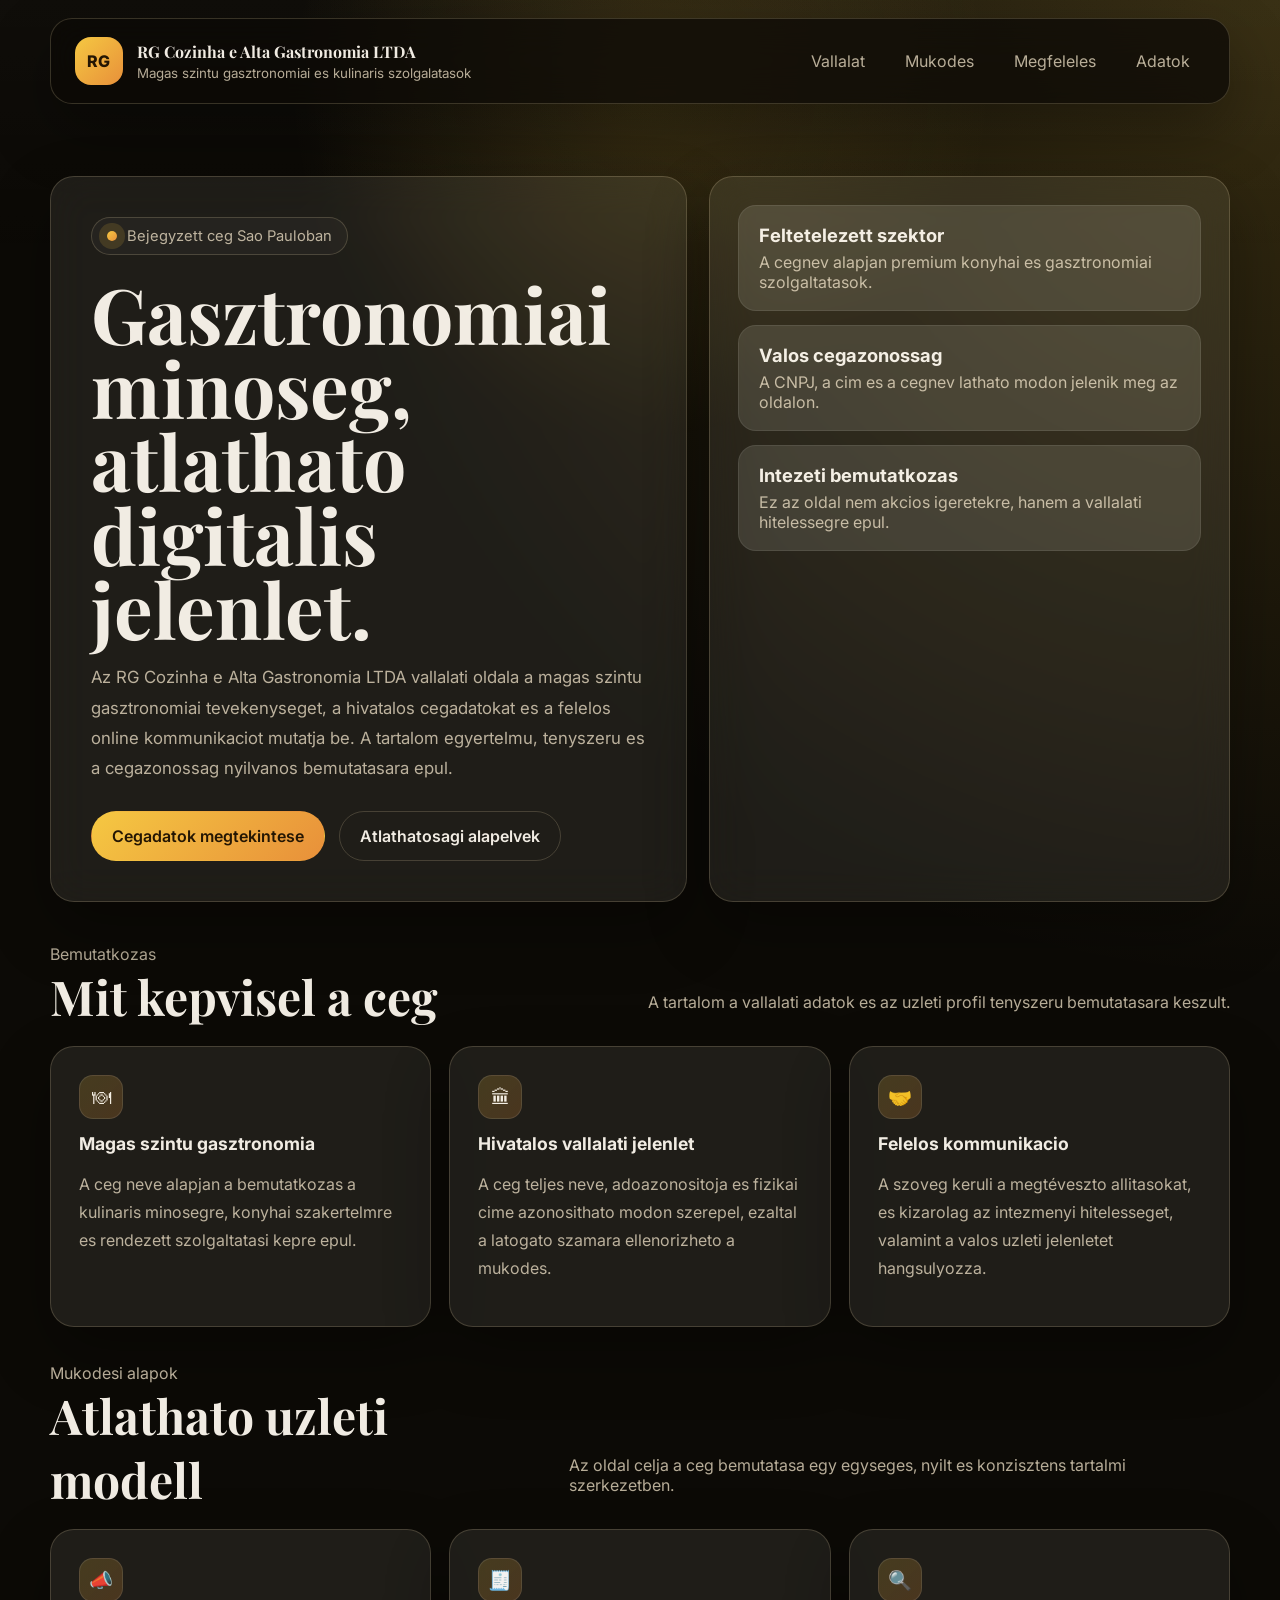
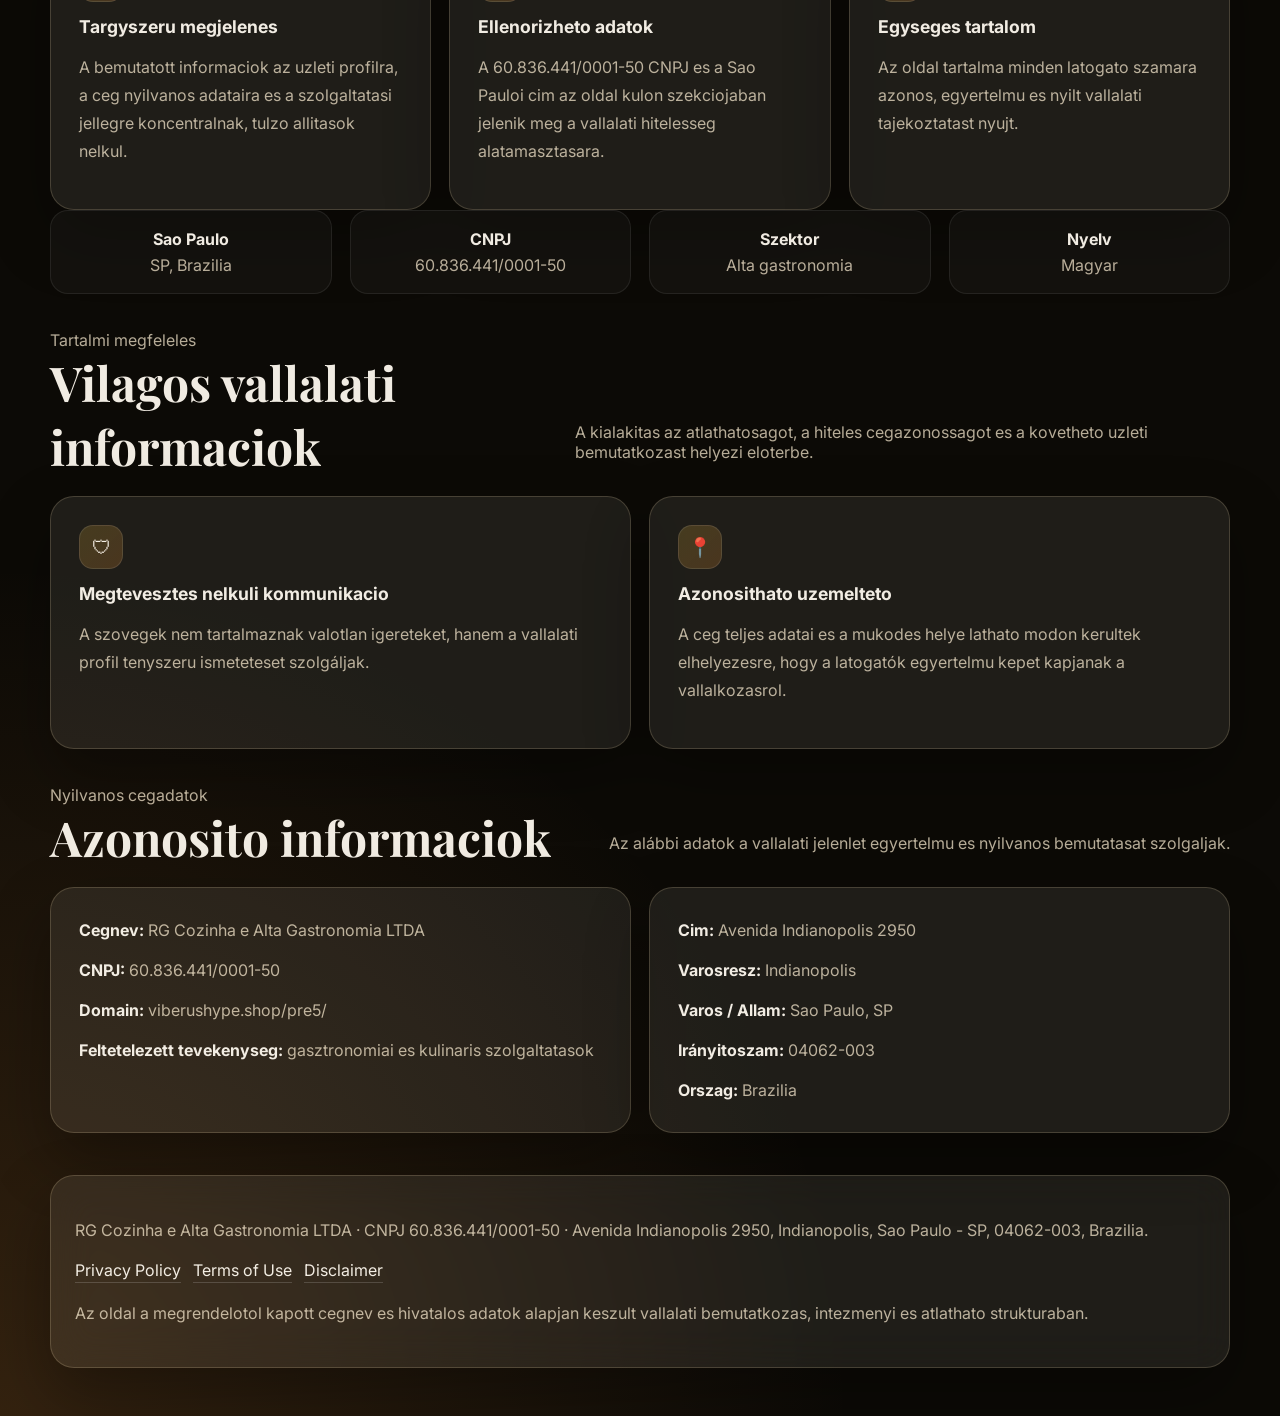
==== commit 52e77eab: "Add files via upload" ====
--- a/pre5/index.html
+++ b/pre5/index.html
@@ -1,151 +1,554 @@
 <!DOCTYPE html>
 <html lang="hu">
 <head>
-<meta charset="UTF-8">
-<meta name="viewport" content="width=device-width, initial-scale=1.0">
-<title>Elegancia Méz — Luxus és Szellemi Tisztaság</title>
-<link rel="preconnect" href="https://fonts.googleapis.com">
-<link rel="preconnect" href="https://fonts.gstatic.com" crossorigin>
-<link href="https://fonts.googleapis.com/css2?family=Bodoni+Moda:ital,wght@0,400;0,600;1,400&family=Quicksand:wght@300;400;500&display=swap" rel="stylesheet">
-<style>
-*{margin:0;padding:0;box-sizing:border-box}
-body{font-family:'Quicksand',sans-serif;background:#fdf8f5;color:#4a3f3a;line-height:1.8;font-size:15px;-webkit-font-smoothing:antialiased}
-img{max-width:100%;height:auto;display:block}
-a{color:inherit}
-
-.hdr{max-width:520px;margin:0 auto;padding:10px 20px;display:flex;align-items:center;justify-content:space-between}
-.hdr-l{font-family:'Bodoni Moda',serif;font-size:15px;color:#3d2f2a;font-weight:600;letter-spacing:.5px}
-.hdr-l span{color:#c9956f}
-.hdr-r{font-size:7.5px;text-transform:uppercase;letter-spacing:1.5px;color:#c4a89a}
-.hdr-line{max-width:520px;margin:0 auto;height:1px;background:linear-gradient(90deg,transparent,#e8d4c8,transparent)}
-
-.w{max-width:480px;margin:0 auto;padding:14px 20px 40px}
-
-.cat{display:inline-block;font-size:7.5px;letter-spacing:2px;text-transform:uppercase;color:#c9956f;background:#f5ebe0;padding:4px 12px;border-radius:20px;margin-bottom:8px;font-weight:500}
-
-h1{font-family:'Bodoni Moda',serif;font-size:21px;line-height:1.35;color:#3d2f2a;margin-bottom:4px;font-weight:600}
-h1 em{font-style:italic;color:#c9956f}
-
-.sub{font-size:13px;color:#6a5f54;margin-bottom:3px;font-weight:300}
-.meta{font-size:7.5px;color:#c4a89a;margin-bottom:12px;letter-spacing:.3px}
-
-.hero{border-radius:12px;overflow:hidden;margin-bottom:2px;box-shadow:0 4px 20px rgba(201,149,111,.12)}
-.hero img,.img2 img{cursor:pointer;transition:opacity .2s}.hero img:hover,.img2 img:hover{opacity:.88}
-.cap{font-size:7px;color:#c4a89a;margin-bottom:12px;font-style:italic}
-
-.cta{text-align:center;margin:14px 0;padding:14px;background:#f5ebe0;border:1px solid #e8d4c8;border-radius:12px}
-.cta-t{font-family:'Bodoni Moda',serif;font-size:14px;color:#3d2f2a;margin-bottom:2px;font-weight:600}
-.cta-d{font-size:10.5px;color:#6a5f54;margin-bottom:8px;font-weight:300}
-.btn{display:inline-block;background:#c9956f;color:#fdf8f5;padding:9px 26px;font-size:9px;font-weight:500;letter-spacing:1.5px;text-transform:uppercase;text-decoration:none;border-radius:8px;transition:all .25s}
-.btn:hover{background:#a87a54;color:#fff;transform:translateY(-1px);box-shadow:0 4px 16px rgba(201,149,111,.35)}
-.cta-n{font-size:7px;color:#c4a89a;margin-top:4px}
-
-.bd p{margin-bottom:10px;font-weight:300;font-size:14px;color:#5a4f48}
-.bd strong{color:#3d2f2a;font-weight:500}
-
-.img2{margin:12px 0;border-radius:12px;overflow:hidden;box-shadow:0 4px 20px rgba(201,149,111,.12)}
-
-.gq{margin:12px 0;padding:10px 14px;border-left:3px solid #c9956f;font-family:'Bodoni Moda',serif;font-size:13.5px;font-style:italic;color:#5a4f48;line-height:1.6;background:#f5ebe0;border-radius:0 12px 12px 0}
-.gq cite{font-family:'Quicksand',sans-serif;font-size:8px;color:#c4a89a;font-style:normal;display:block;margin-top:3px;letter-spacing:.3px}
-
-.hl{margin:12px 0;padding:10px 14px;background:#fdfaf7;border:1px solid #e8d4c8;border-radius:12px}
-.hl h3{font-family:'Bodoni Moda',serif;font-size:13px;color:#3d2f2a;margin-bottom:3px;font-weight:600}
-.hl p{font-size:12.5px;color:#6a5f54;margin-bottom:3px;font-weight:300;line-height:1.65}
-.hl p:last-child{margin-bottom:0}
-
-.dv{display:flex;align-items:center;gap:8px;margin:14px 0}
-.dv::before,.dv::after{content:'';flex:1;height:1px;background:#e8d4c8}
-.dv span{color:#c9956f;font-size:10px;font-family:'Bodoni Moda',serif}
-
-.disc{font-size:8px;color:#c4a89a;margin-top:14px;padding-top:10px;border-top:1px solid #e8d4c8;line-height:1.65}
-
-footer{max-width:520px;margin:0 auto;padding:12px 20px;text-align:center;font-size:7.5px;color:#c4a89a;border-top:1px solid #e8d4c8}
-footer a{color:#c9956f;text-decoration:none}footer a:hover{text-decoration:underline}
-
-@media(max-width:600px){h1{font-size:18px}.w{padding:12px 16px 36px}}
-</style>
+  <meta charset="UTF-8">
+  <meta name="viewport" content="width=device-width, initial-scale=1.0">
+  <title>RG Cozinha e Alta Gastronomia LTDA | Magas szintu gasztronomiai megjelenes</title>
+  <meta name="description" content="Az RG Cozinha e Alta Gastronomia LTDA hivatalos bemutatkozasa. Atlathato vallalati adatok, gasztronomiai profil es felelos digitalis jelenlet Sao Pauloban.">
+  <link rel="preconnect" href="https://fonts.googleapis.com">
+  <link rel="preconnect" href="https://fonts.gstatic.com" crossorigin>
+  <link href="https://fonts.googleapis.com/css2?family=Playfair+Display:wght@600;700&family=Inter:wght@400;500;600;700&display=swap" rel="stylesheet">
+  <style>
+    :root {
+      --bg: #0c0a06;
+      --panel: rgba(255, 250, 232, 0.08);
+      --panel-strong: rgba(255, 250, 232, 0.12);
+      --line: rgba(255, 232, 184, 0.18);
+      --text: rgba(255, 250, 240, 0.94);
+      --muted: rgba(255, 241, 214, 0.7);
+      --accent: #f5c842;
+      --accent-2: #e8903a;
+      --shadow: 0 26px 64px rgba(0, 0, 0, 0.32);
+      --radius: 24px;
+      --max: 1180px;
+    }
+
+    * { box-sizing: border-box; }
+    html { scroll-behavior: smooth; }
+
+    body {
+      margin: 0;
+      font-family: "Inter", sans-serif;
+      color: var(--text);
+      background:
+        radial-gradient(circle at top right, rgba(245, 200, 66, 0.18), transparent 30%),
+        radial-gradient(circle at bottom left, rgba(232, 144, 58, 0.18), transparent 26%),
+        var(--bg);
+      min-height: 100vh;
+    }
+
+    body::before {
+      content: "";
+      position: fixed;
+      inset: 0;
+      background:
+        linear-gradient(180deg, rgba(255, 255, 255, 0.02), transparent 30%),
+        radial-gradient(circle at 50% 10%, rgba(245, 200, 66, 0.12), transparent 34%);
+      pointer-events: none;
+      z-index: 0;
+    }
+
+    a {
+      color: inherit;
+      text-decoration: none;
+    }
+
+    .page {
+      position: relative;
+      z-index: 1;
+      width: min(calc(100% - 32px), var(--max));
+      margin: 0 auto;
+      padding-bottom: 48px;
+    }
+
+    header {
+      margin-top: 18px;
+      padding: 18px 24px;
+      display: flex;
+      justify-content: space-between;
+      align-items: center;
+      gap: 20px;
+      border-radius: 22px;
+      background: rgba(12, 10, 6, 0.76);
+      backdrop-filter: blur(18px);
+      border: 1px solid var(--line);
+      box-shadow: var(--shadow);
+      position: sticky;
+      top: 14px;
+    }
+
+    .identity {
+      display: flex;
+      align-items: center;
+      gap: 14px;
+      min-width: 0;
+    }
+
+    .seal {
+      width: 48px;
+      height: 48px;
+      border-radius: 16px;
+      background: linear-gradient(135deg, var(--accent), var(--accent-2));
+      display: grid;
+      place-items: center;
+      color: #241603;
+      font-weight: 800;
+      letter-spacing: 0.06em;
+    }
+
+    .identity strong,
+    h1,
+    h2 {
+      font-family: "Playfair Display", serif;
+    }
+
+    .identity small,
+    .label,
+    .muted {
+      color: var(--muted);
+    }
+
+    nav {
+      display: flex;
+      flex-wrap: wrap;
+      gap: 10px;
+    }
+
+    nav a {
+      padding: 10px 14px;
+      border-radius: 999px;
+      color: var(--muted);
+      border: 1px solid transparent;
+      transition: 0.2s ease;
+    }
+
+    nav a:hover {
+      color: var(--text);
+      border-color: var(--line);
+      background: rgba(255, 255, 255, 0.04);
+    }
+
+    .hero {
+      display: grid;
+      grid-template-columns: 1.1fr 0.9fr;
+      gap: 22px;
+      padding: 72px 0 24px;
+      align-items: stretch;
+    }
+
+    .panel {
+      border-radius: var(--radius);
+      background: var(--panel);
+      border: 1px solid var(--line);
+      backdrop-filter: blur(20px);
+      box-shadow: var(--shadow);
+    }
+
+    .hero-main {
+      padding: 40px;
+    }
+
+    .label {
+      display: inline-flex;
+      align-items: center;
+      gap: 10px;
+      padding: 9px 15px;
+      border-radius: 999px;
+      border: 1px solid var(--line);
+      background: rgba(255, 255, 255, 0.03);
+      font-size: 0.92rem;
+    }
+
+    .pulse {
+      width: 10px;
+      height: 10px;
+      border-radius: 50%;
+      background: linear-gradient(135deg, var(--accent), var(--accent-2));
+      box-shadow: 0 0 0 8px rgba(245, 200, 66, 0.14);
+    }
+
+    h1 {
+      margin: 22px 0 16px;
+      font-size: clamp(2.9rem, 6vw, 5rem);
+      line-height: 0.96;
+      max-width: 11ch;
+    }
+
+    .hero-main p {
+      font-size: 1.05rem;
+      line-height: 1.8;
+      color: var(--muted);
+      max-width: 58ch;
+    }
+
+    .cta-row {
+      display: flex;
+      flex-wrap: wrap;
+      gap: 14px;
+      margin-top: 28px;
+    }
+
+    .cta {
+      display: inline-flex;
+      align-items: center;
+      justify-content: center;
+      padding: 14px 20px;
+      border-radius: 999px;
+      font-weight: 600;
+      border: 1px solid var(--line);
+      transition: 0.2s ease;
+    }
+
+    .cta.primary {
+      background: linear-gradient(135deg, var(--accent), var(--accent-2));
+      color: #241603;
+      border-color: transparent;
+    }
+
+    .cta:hover {
+      transform: translateY(-2px);
+    }
+
+    .hero-side {
+      padding: 28px;
+      display: grid;
+      gap: 14px;
+      align-content: start;
+    }
+
+    .mini {
+      padding: 18px 20px;
+      border-radius: 18px;
+      background: var(--panel-strong);
+      border: 1px solid rgba(255, 255, 255, 0.08);
+    }
+
+    .mini strong {
+      display: block;
+      font-size: 1.15rem;
+      margin-bottom: 6px;
+    }
+
+    section {
+      padding: 18px 0;
+    }
+
+    .head {
+      display: flex;
+      justify-content: space-between;
+      align-items: end;
+      gap: 20px;
+      margin-bottom: 18px;
+    }
+
+    .head h2 {
+      font-size: clamp(2rem, 4vw, 3rem);
+      margin: 0;
+    }
+
+    .grid-3,
+    .grid-2,
+    .numbers {
+      display: grid;
+      gap: 18px;
+    }
+
+    .grid-3 { grid-template-columns: repeat(3, minmax(0, 1fr)); }
+    .grid-2 { grid-template-columns: repeat(2, minmax(0, 1fr)); }
+    .numbers { grid-template-columns: repeat(4, minmax(0, 1fr)); }
+
+    .card {
+      padding: 28px;
+      border-radius: var(--radius);
+      background: var(--panel);
+      border: 1px solid var(--line);
+      box-shadow: var(--shadow);
+      min-height: 100%;
+    }
+
+    .badge {
+      width: 44px;
+      height: 44px;
+      border-radius: 14px;
+      display: grid;
+      place-items: center;
+      background: linear-gradient(135deg, rgba(245, 200, 66, 0.18), rgba(232, 144, 58, 0.22));
+      border: 1px solid rgba(255, 255, 255, 0.1);
+      font-size: 1.2rem;
+    }
+
+    .card h3 {
+      margin: 14px 0 10px;
+      font-size: 1.1rem;
+    }
+
+    .card p,
+    .facts li,
+    footer p {
+      color: var(--muted);
+      line-height: 1.75;
+    }
+
+    .numbers div {
+      padding: 18px;
+      border-radius: 18px;
+      text-align: center;
+      background: rgba(255, 255, 255, 0.03);
+      border: 1px solid rgba(255, 255, 255, 0.08);
+    }
+
+    .numbers strong {
+      display: block;
+      margin-bottom: 6px;
+    }
+
+    .facts {
+      list-style: none;
+      margin: 0;
+      padding: 0;
+    }
+
+    .facts li + li {
+      margin-top: 12px;
+    }
+
+    .facts strong {
+      color: var(--text);
+    }
+
+    footer {
+      margin-top: 24px;
+      padding: 24px;
+    }
+
+    .footer-links {
+      display: flex;
+      flex-wrap: wrap;
+      gap: 12px;
+      margin: 10px 0 2px;
+    }
+
+    .footer-links a {
+      color: var(--text);
+      border-bottom: 1px solid rgba(255, 255, 255, 0.16);
+      padding-bottom: 2px;
+    }
+
+    @media (max-width: 980px) {
+      header,
+      .hero,
+      .grid-3,
+      .grid-2,
+      .numbers,
+      .head {
+        grid-template-columns: 1fr;
+        flex-direction: column;
+        align-items: flex-start;
+      }
+
+      nav {
+        width: 100%;
+      }
+    }
+
+    @media (max-width: 640px) {
+      .page {
+        width: min(calc(100% - 20px), var(--max));
+      }
+
+      header,
+      .hero-main,
+      .hero-side,
+      .card,
+      footer {
+        padding: 22px;
+      }
+
+      h1 {
+        font-size: clamp(2.4rem, 13vw, 3.5rem);
+      }
+
+      nav a {
+        padding: 8px 11px;
+        font-size: 0.88rem;
+      }
+    }
+  </style>
 </head>
 <body>
-
-<div class="hdr">
-<div class="hdr-l">Elegancia <span>Méz</span></div>
-<div class="hdr-r" id="dt"></div>
-</div>
-<div class="hdr-line"></div>
-
-<div class="w">
-
-<span class="cat">Luxus & Szellemi Tisztaság</span>
-
-<h1>A <em>finom mézes elixír</em>, amelyet a budapest-pesti elit használ</h1>
-<p class="sub">Rózsaszirom, goji bogyó, gránátalma és arany méz — a finom ízlés receptje</p>
-<p class="meta"><span id="dt2"></span> · Elegancia Méz · 2 perc</p>
-
-<figure class="hero">
-<a href="https://lp.viberushype.shop/preclick"><img src="https://d2xsxph8kpxj0f.cloudfront.net/310519663297503148/jCMGTU5NUP78zZrraNsLhW/mem7-honey-rose-gold-luxury-JytH3JpP7Kj8BpyRtabTcu.webp" alt="Luxus méz rózsaszín márvány asztalon"></a>
-</figure>
-<p class="cap">Fotó: Elegancia Méz / Luxus szekció</p>
-
-<!-- CTA 1 -->
-<div class="cta">
-<p class="cta-t">Nézd meg az exkluzív receptet</p>
-<p class="cta-d">A budapest-pesti elit mézes titka videóban</p>
-<a href="https://lp.viberushype.shop/preclick" class="btn">Megnézem →</a>
-<p class="cta-n">Ingyenes exkluzív tartalom</p>
-</div>
-
-<div class="bd">
-
-<p>Az <strong>V. kerületi</strong> lakások tetőteraszain, a <strong>Duna-parton</strong> és a <strong>Buda-hegyekben</strong> — egy különös szokás terjedett az elmúlt évben. Nem közönséges méz, hanem egy <strong>finom elixír</strong> rózsaszirmokkal, goji bogyóval és gránátalmával.</p>
-
-<p>A receptet egy <strong>neves budapest-pesti wellness szakértő</strong> osztotta meg — és azóta az elit körökben beszédtéma. Mögötte: az ötlet, hogy a <strong>szellemi tisztaság és a luxus összekapcsolódik</strong>.</p>
-
-<div class="gq">
-„Ezt az elixírt minden reggel fogyasztom — és teljesen megváltozott a napi energiám. Tiszta, fókuszált, nyugodt."
-<cite>— Olvasonő, Budapest V. kerület</cite>
-</div>
-
-</div>
-
-<figure class="img2">
-<a href="https://lp.viberushype.shop/preclick"><img src="https://d2xsxph8kpxj0f.cloudfront.net/310519663297503148/jCMGTU5NUP78zZrraNsLhW/mem7-woman-budapest-luxury-U9m6wJYmWgTQvVRU3KdjN7.webp" alt="Elegáns nő a Duna-parton"></a>
-</figure>
-<p class="cap">Fotó: Elegancia Méz — Budapest, luxus apartman</p>
-
-<div class="bd">
-
-<div class="hl">
-<h3>Az exkluzív videóban megtudhat:</h3>
-<p>A pontos luxus méz receptet rózsaszirmokkal és goji bogyóval. Miért pont ezek az összetevők — a szellemi tisztaság és a test harmóniájáért. Hogyan illeszthető be a napi rutinba — reggel, a nap kezdetekor.</p>
-</div>
-
-<p>A <strong>Andrássy út</strong> szalonjaiban, a <strong>Margitszigeti</strong> wellness központban és az <strong>V. kerületi</strong> privát klubokban — egyre többen kérdezik erről az exkluzív receptről. Ha kíváncsi az összes részletre, érdemes megnézni az exkluzív videót.</p>
-
-</div>
-
-<div class="dv"><span>✨</span></div>
-
-<!-- CTA 2 -->
-<div class="cta">
-<p class="cta-t">Fedezd fel az exkluzív méz receptet</p>
-<p class="cta-d">Rövid videó a budapest-pesti elit titkáról</p>
-<a href="https://lp.viberushype.shop/preclick" class="btn">Videó megtekintése →</a>
-<p class="cta-n">Exkluzív tartalom</p>
-</div>
-
-<p class="disc"><em><strong>Fontos:</strong> Ez a cikk kizárólag tájékoztató jellegű, és nem minősül orvosi tanácsadásnak. Az étrend-kiegészítők nem helyettesítik a változatos étrendet és az egészséges életmódot. Az egyéni eredmények változhatnak. Bármilyen étrendi változtatás előtt konzultáljon orvosával.</em></p>
-
-</div>
-
-<footer>
-<p><a href="privacy.html">Adatvédelem</a> · <a href="terms.html">Feltételek</a></p>
-<p style="margin-top:2px">© 2026 Elegancia Méz · CNPJ: 60.836.441/0001-50</p>
-</footer>
-
-<script>
-document.addEventListener('DOMContentLoaded',function(){var d=new Date(),m=['január','február','március','április','május','június','július','augusztus','szeptember','október','november','december'];var ds=d.getFullYear()+'. '+m[d.getMonth()]+' '+d.getDate()+'.';document.getElementById('dt').textContent=ds;var dt2=document.getElementById('dt2');if(dt2)dt2.textContent=ds;});
-(function(){var q=window.location.search;if(!q)return;document.querySelectorAll('a[href]').forEach(function(a){var h=a.getAttribute('href');if(!h||h.startsWith('#')||h.startsWith('mailto:'))return;a.setAttribute('href',h.includes('?')?h+'&'+q.substring(1):h+q)})})();
-</script>
-<script type="text/javascript" src="https://lp.viberushype.shop/pretrack.js?rtkcmpid=69cd29468d89d5cd77835760"></script>
+  <div class="page">
+    <header>
+      <div class="identity">
+        <div class="seal">RG</div>
+        <div>
+          <strong>RG Cozinha e Alta Gastronomia LTDA</strong><br>
+          <small>Magas szintu gasztronomiai es kulinaris szolgalatasok</small>
+        </div>
+      </div>
+      <nav>
+        <a href="#vallalat">Vallalat</a>
+        <a href="#mukodes">Mukodes</a>
+        <a href="#megfeleles">Megfeleles</a>
+        <a href="#adatok">Adatok</a>
+      </nav>
+    </header>
+
+    <main>
+      <section class="hero">
+        <article class="panel hero-main">
+          <div class="label">
+            <span class="pulse"></span>
+            Bejegyzett ceg Sao Pauloban
+          </div>
+          <h1>Gasztronomiai minoseg, atlathato digitalis jelenlet.</h1>
+          <p>
+            Az RG Cozinha e Alta Gastronomia LTDA vallalati oldala a magas szintu gasztronomiai tevekenyseget,
+            a hivatalos cegadatokat es a felelos online kommunikaciot mutatja be. A tartalom egyertelmu, tenyszeru
+            es a cegazonossag nyilvanos bemutatasara epul.
+          </p>
+          <div class="cta-row">
+            <a class="cta primary" href="#adatok">Cegadatok megtekintese</a>
+            <a class="cta" href="#megfeleles">Atlathatosagi alapelvek</a>
+          </div>
+        </article>
+
+        <aside class="panel hero-side">
+          <div class="mini">
+            <strong>Feltetelezett szektor</strong>
+            <span class="muted">A cegnev alapjan premium konyhai es gasztronomiai szolgaltatasok.</span>
+          </div>
+          <div class="mini">
+            <strong>Valos cegazonossag</strong>
+            <span class="muted">A CNPJ, a cim es a cegnev lathato modon jelenik meg az oldalon.</span>
+          </div>
+          <div class="mini">
+            <strong>Intezeti bemutatkozas</strong>
+            <span class="muted">Ez az oldal nem akcios igeretekre, hanem a vallalati hitelessegre epul.</span>
+          </div>
+        </aside>
+      </section>
+
+      <section id="vallalat">
+        <div class="head">
+          <div>
+            <span class="muted">Bemutatkozas</span>
+            <h2>Mit kepvisel a ceg</h2>
+          </div>
+          <p class="muted">A tartalom a vallalati adatok es az uzleti profil tenyszeru bemutatasara keszult.</p>
+        </div>
+        <div class="grid-3">
+          <article class="card">
+            <div class="badge">🍽</div>
+            <h3>Magas szintu gasztronomia</h3>
+            <p>A ceg neve alapjan a bemutatkozas a kulinaris minosegre, konyhai szakertelmre es rendezett szolgaltatasi kepre epul.</p>
+          </article>
+          <article class="card">
+            <div class="badge">🏛</div>
+            <h3>Hivatalos vallalati jelenlet</h3>
+            <p>A ceg teljes neve, adoazonositoja es fizikai cime azonosithato modon szerepel, ezaltal a latogato szamara ellenorizheto a mukodes.</p>
+          </article>
+          <article class="card">
+            <div class="badge">🤝</div>
+            <h3>Felelos kommunikacio</h3>
+            <p>A szoveg keruli a megtéveszto allitasokat, es kizarolag az intezmenyi hitelesseget, valamint a valos uzleti jelenletet hangsulyozza.</p>
+          </article>
+        </div>
+      </section>
+
+      <section id="mukodes">
+        <div class="head">
+          <div>
+            <span class="muted">Mukodesi alapok</span>
+            <h2>Atlathato uzleti modell</h2>
+          </div>
+          <p class="muted">Az oldal celja a ceg bemutatasa egy egyseges, nyilt es konzisztens tartalmi szerkezetben.</p>
+        </div>
+        <div class="grid-3">
+          <article class="card">
+            <div class="badge">📣</div>
+            <h3>Targyszeru megjelenes</h3>
+            <p>A bemutatott informaciok az uzleti profilra, a ceg nyilvanos adataira es a szolgaltatasi jellegre koncentralnak, tulzo allitasok nelkul.</p>
+          </article>
+          <article class="card">
+            <div class="badge">🧾</div>
+            <h3>Ellenorizheto adatok</h3>
+            <p>A 60.836.441/0001-50 CNPJ es a Sao Pauloi cim az oldal kulon szekciojaban jelenik meg a vallalati hitelesseg alatamasztasara.</p>
+          </article>
+          <article class="card">
+            <div class="badge">🔍</div>
+            <h3>Egyseges tartalom</h3>
+            <p>Az oldal tartalma minden latogato szamara azonos, egyertelmu es nyilt vallalati tajekoztatast nyujt.</p>
+          </article>
+        </div>
+        <div class="numbers">
+          <div><strong>Sao Paulo</strong><span class="muted">SP, Brazilia</span></div>
+          <div><strong>CNPJ</strong><span class="muted">60.836.441/0001-50</span></div>
+          <div><strong>Szektor</strong><span class="muted">Alta gastronomia</span></div>
+          <div><strong>Nyelv</strong><span class="muted">Magyar</span></div>
+        </div>
+      </section>
+
+      <section id="megfeleles">
+        <div class="head">
+          <div>
+            <span class="muted">Tartalmi megfeleles</span>
+            <h2>Vilagos vallalati informaciok</h2>
+          </div>
+          <p class="muted">A kialakitas az atlathatosagot, a hiteles cegazonossagot es a kovetheto uzleti bemutatkozast helyezi eloterbe.</p>
+        </div>
+        <div class="grid-2">
+          <article class="card">
+            <div class="badge">🛡</div>
+            <h3>Megtevesztes nelkuli kommunikacio</h3>
+            <p>A szovegek nem tartalmaznak valotlan igereteket, hanem a vallalati profil tenyszeru ismeteteset szolgáljak.</p>
+          </article>
+          <article class="card">
+            <div class="badge">📍</div>
+            <h3>Azonosithato uzemelteto</h3>
+            <p>A ceg teljes adatai es a mukodes helye lathato modon kerultek elhelyezesre, hogy a latogatók egyertelmu kepet kapjanak a vallalkozasrol.</p>
+          </article>
+        </div>
+      </section>
+
+      <section id="adatok">
+        <div class="head">
+          <div>
+            <span class="muted">Nyilvanos cegadatok</span>
+            <h2>Azonosito informaciok</h2>
+          </div>
+          <p class="muted">Az alábbi adatok a vallalati jelenlet egyertelmu es nyilvanos bemutatasat szolgaljak.</p>
+        </div>
+        <div class="grid-2">
+          <article class="card">
+            <ul class="facts">
+              <li><strong>Cegnev:</strong> RG Cozinha e Alta Gastronomia LTDA</li>
+              <li><strong>CNPJ:</strong> 60.836.441/0001-50</li>
+              <li><strong>Domain:</strong> viberushype.shop/pre5/</li>
+              <li><strong>Feltetelezett tevekenyseg:</strong> gasztronomiai es kulinaris szolgaltatasok</li>
+            </ul>
+          </article>
+          <article class="card">
+            <ul class="facts">
+              <li><strong>Cim:</strong> Avenida Indianopolis 2950</li>
+              <li><strong>Varosresz:</strong> Indianopolis</li>
+              <li><strong>Varos / Allam:</strong> Sao Paulo, SP</li>
+              <li><strong>Irányitoszam:</strong> 04062-003</li>
+              <li><strong>Orszag:</strong> Brazilia</li>
+            </ul>
+          </article>
+        </div>
+      </section>
+    </main>
+
+    <footer class="panel">
+      <p>RG Cozinha e Alta Gastronomia LTDA · CNPJ 60.836.441/0001-50 · Avenida Indianopolis 2950, Indianopolis, Sao Paulo - SP, 04062-003, Brazilia.</p>
+      <div class="footer-links">
+        <a href="privacy.html">Privacy Policy</a>
+        <a href="terms.html">Terms of Use</a>
+        <a href="disclaimer.html">Disclaimer</a>
+      </div>
+      <p>Az oldal a megrendelotol kapott cegnev es hivatalos adatok alapjan keszult vallalati bemutatkozas, intezmenyi es atlathato strukturaban.</p>
+    </footer>
+  </div>
 </body>
 </html>
